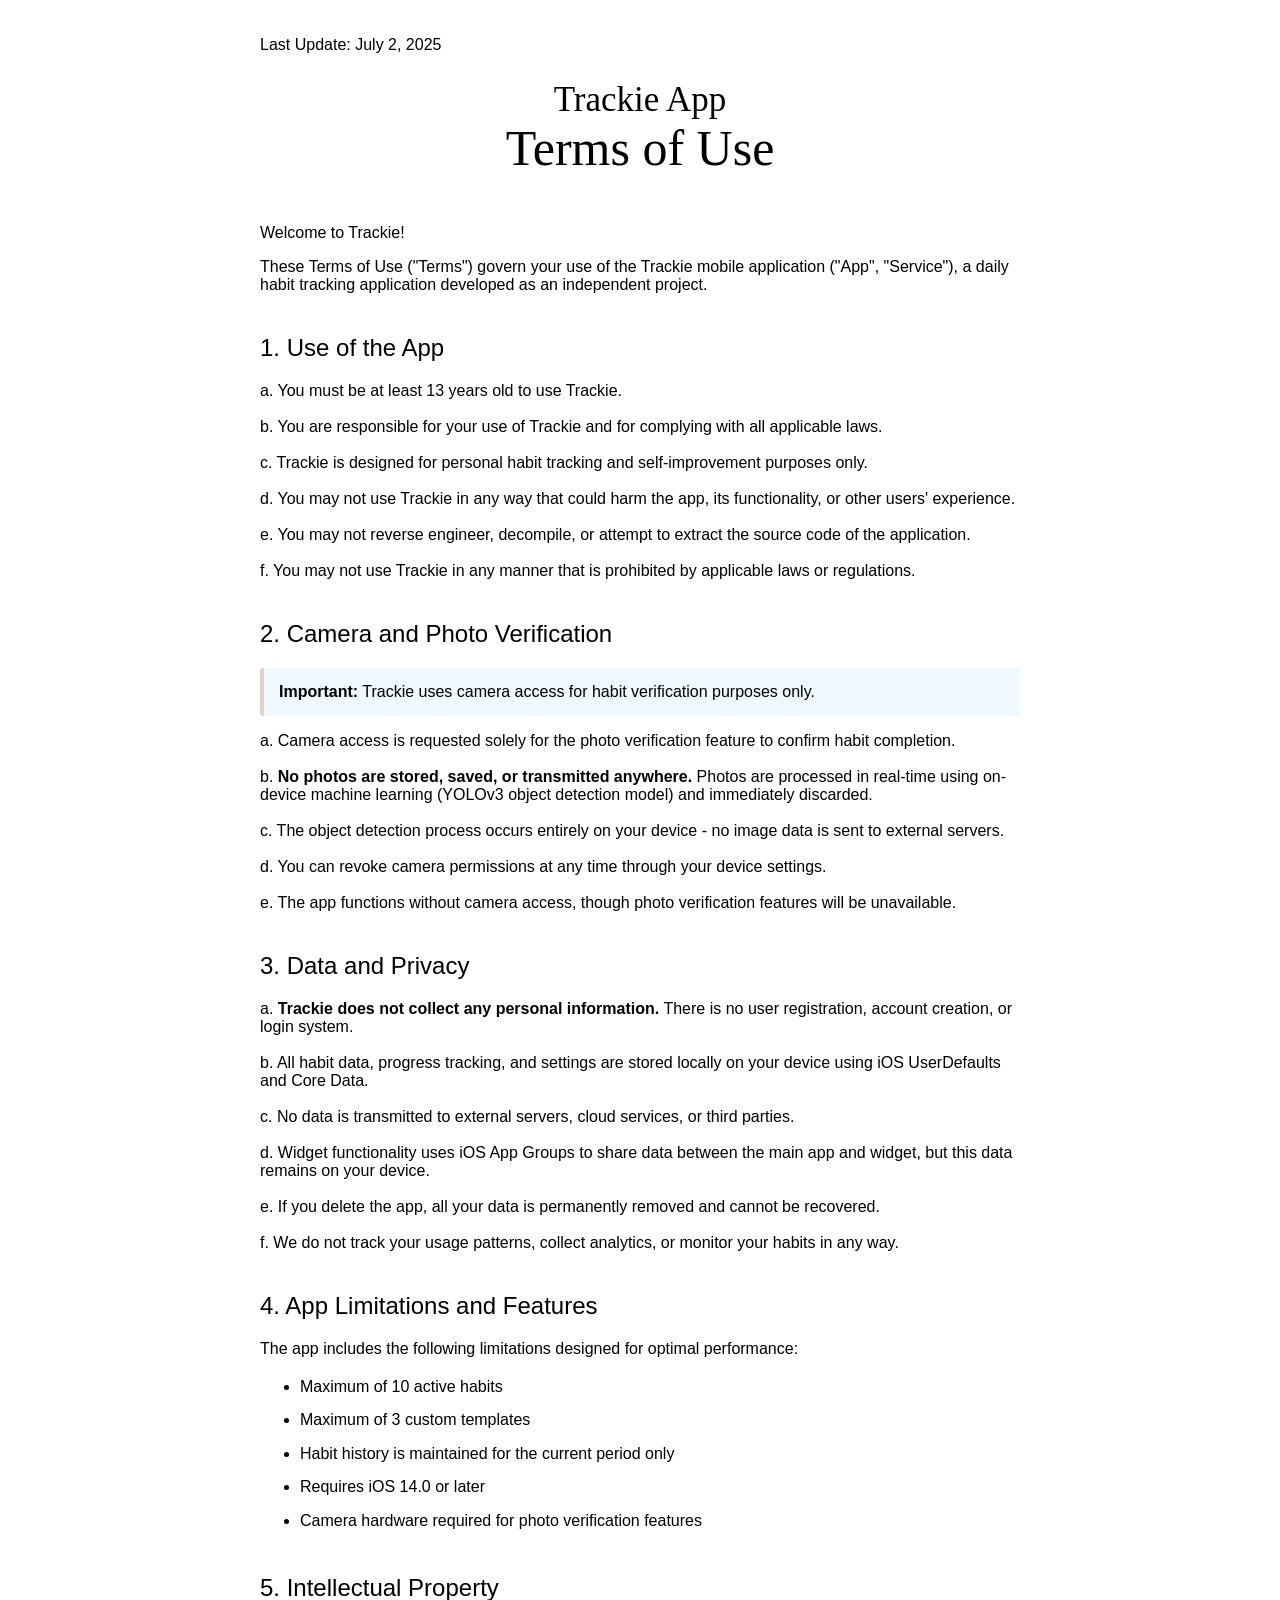
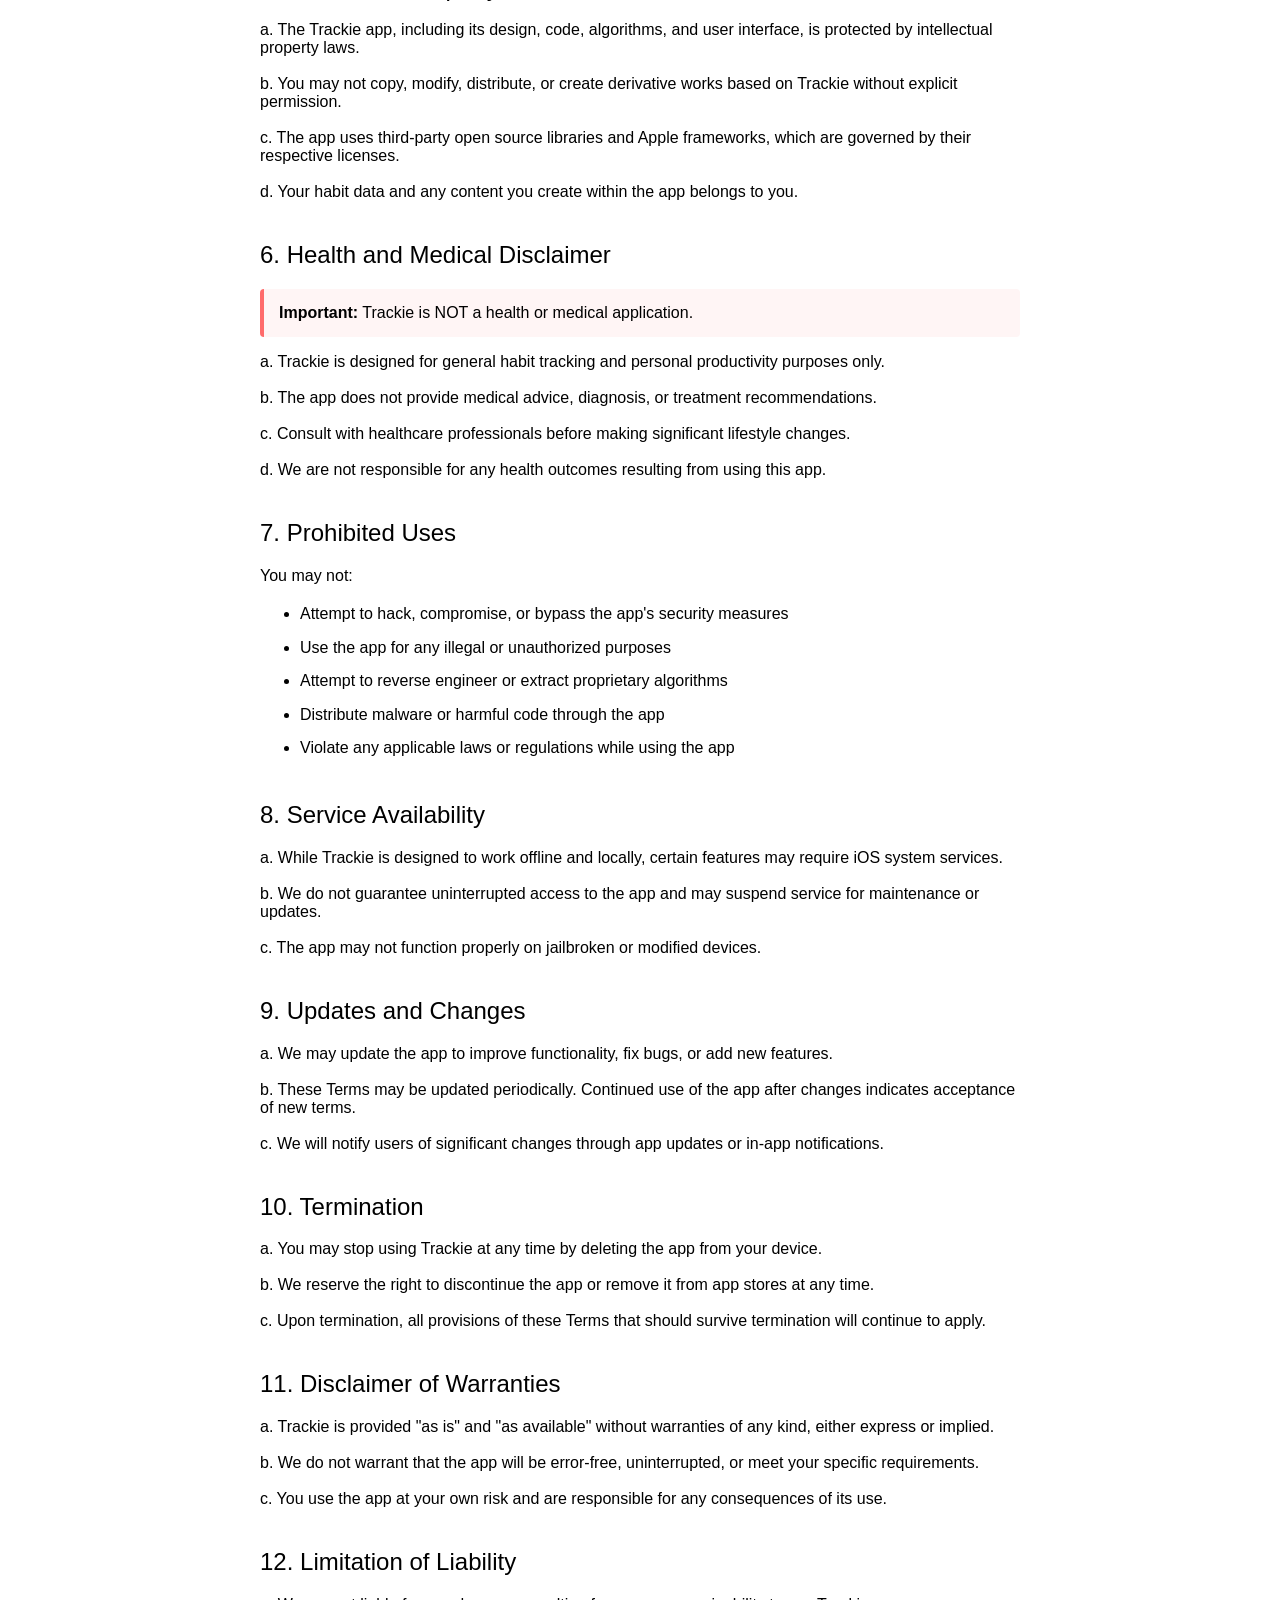
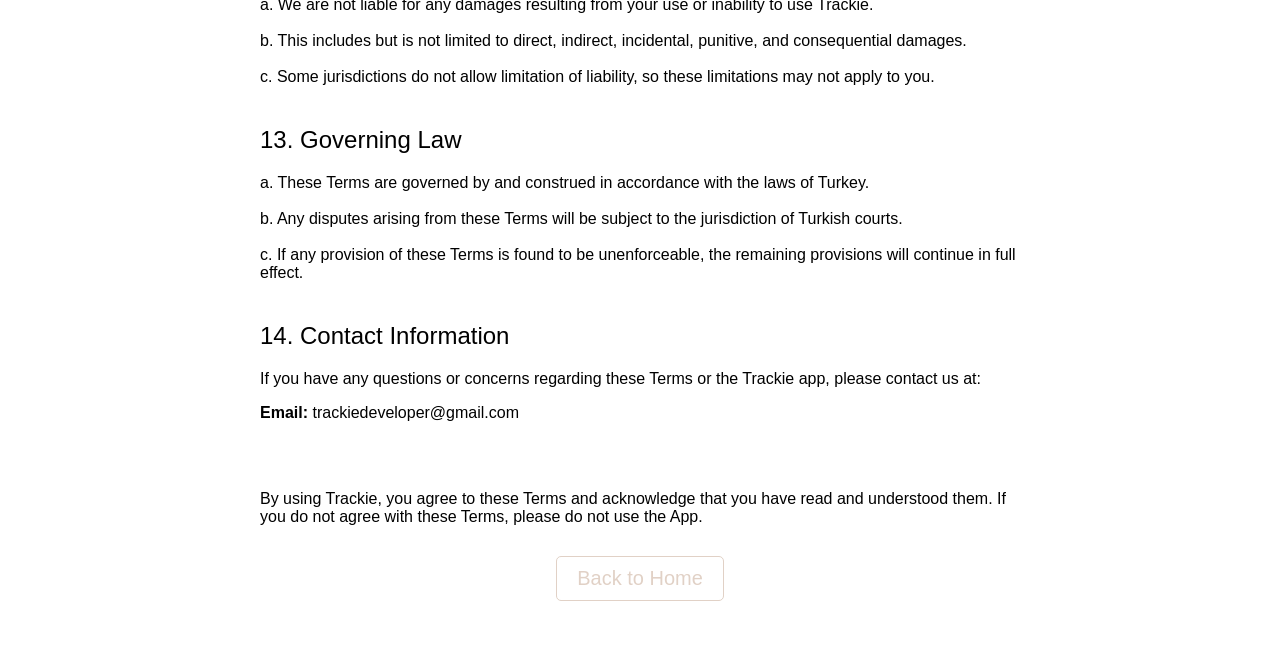
==== terms-of-use.html @ 26a89534 "Add files via upload" ====
<!DOCTYPE html>
<html lang="en">
<head>
    <meta charset="UTF-8">
    <meta name="viewport" content="width=device-width, initial-scale=1.0">
    <title>Terms of Use - Trackie</title>
    <style>
        body { 
            background-color: #ffffff;
            margin: 0;
            padding: 0;
            display: flex;
            flex-direction: column;
            align-items: center;
            justify-content: center;
            min-height: 120vh;
        }

        .container{
            font-family: sans-serif;
            text-align: start;
            font-weight: 100;
            max-width: 800px;
            width: 90%;
            padding: 20px; 
            box-sizing: border-box;
        }
        
        .container h2{
            font-weight: 300;
            padding-top: 20px;
        }
        
        .title1, .title2{
            font-family:'Times New Roman', Times, serif;
            text-align: center;
            font-weight: 100;
            font-size: 35px;
            line-height: 45px;
        }
        
        .title2{
            font-size: 50px;
            margin-top: -20px;
            padding-bottom: 20px;
        }
        
        .about{
            font-family: sans-serif;
            line-height: 25px;
        }
        
        .homebtn{
            display: block;
            width: fit-content; 
            margin: 30px auto; 
            padding: 10px 20px;
            font-size: 20px;
            text-decoration: none;
            font-weight: 300;
            color: #e1d1c6;
            background-color: #ffffff;
            border-radius: 5px;
            text-align: center;
            border: 1px solid #e1d1c6;
        }

        .homebtn:hover{
            color: black;
            border-color: black;
        }

        .highlight {
            background-color: #f0f8ff;
            padding: 15px;
            border-left: 4px solid #e1d1c6;
            margin: 15px 0;
            border-radius: 4px;
        }

        .warning {
            background-color: #fff5f5;
            padding: 15px;
            border-left: 4px solid #ff6b6b;
            margin: 15px 0;
            border-radius: 4px;
        }

        ul, ol {
            line-height: 1.6;
        }

        li {
            margin-bottom: 8px;
        }

        strong {
            font-weight: 600;
        }
    </style>
</head>
<body>
    <div class="container">
        <p>Last Update: July 2, 2025</p>
        <h1 class="title1">Trackie App</h1>
        <h1 class="title2">Terms of Use</h1>

        <p>Welcome to Trackie!</p>
        <p>These Terms of Use ("Terms") govern your use of the Trackie mobile application ("App", "Service"), a daily habit tracking application developed as an independent project.</p>

        <h2>1. Use of the App</h2>
        <p>a. You must be at least 13 years old to use Trackie.<br><br>

        b. You are responsible for your use of Trackie and for complying with all applicable laws.<br><br>

        c. Trackie is designed for personal habit tracking and self-improvement purposes only.<br><br>

        d. You may not use Trackie in any way that could harm the app, its functionality, or other users' experience.<br><br>

        e. You may not reverse engineer, decompile, or attempt to extract the source code of the application.<br><br>

        f. You may not use Trackie in any manner that is prohibited by applicable laws or regulations.</p>

        <h2>2. Camera and Photo Verification</h2>
        <div class="highlight">
            <strong>Important:</strong> Trackie uses camera access for habit verification purposes only.
        </div>
        <p>a. Camera access is requested solely for the photo verification feature to confirm habit completion.<br><br>

        b. <strong>No photos are stored, saved, or transmitted anywhere.</strong> Photos are processed in real-time using on-device machine learning (YOLOv3 object detection model) and immediately discarded.<br><br>

        c. The object detection process occurs entirely on your device - no image data is sent to external servers.<br><br>

        d. You can revoke camera permissions at any time through your device settings.<br><br>

        e. The app functions without camera access, though photo verification features will be unavailable.</p>

        <h2>3. Data and Privacy</h2>
        <p>a. <strong>Trackie does not collect any personal information.</strong> There is no user registration, account creation, or login system.<br><br>

        b. All habit data, progress tracking, and settings are stored locally on your device using iOS UserDefaults and Core Data.<br><br>

        c. No data is transmitted to external servers, cloud services, or third parties.<br><br>

        d. Widget functionality uses iOS App Groups to share data between the main app and widget, but this data remains on your device.<br><br>

        e. If you delete the app, all your data is permanently removed and cannot be recovered.<br><br>

        f. We do not track your usage patterns, collect analytics, or monitor your habits in any way.</p>

        <h2>4. App Limitations and Features</h2>
        <p>The app includes the following limitations designed for optimal performance:</p>
        <ul>
            <li>Maximum of 10 active habits</li>
            <li>Maximum of 3 custom templates</li>
            <li>Habit history is maintained for the current period only</li>
            <li>Requires iOS 14.0 or later</li>
            <li>Camera hardware required for photo verification features</li>
        </ul>

        <h2>5. Intellectual Property</h2>
        <p>a. The Trackie app, including its design, code, algorithms, and user interface, is protected by intellectual property laws.<br><br>

        b. You may not copy, modify, distribute, or create derivative works based on Trackie without explicit permission.<br><br>

        c. The app uses third-party open source libraries and Apple frameworks, which are governed by their respective licenses.<br><br>

        d. Your habit data and any content you create within the app belongs to you.</p>

        <h2>6. Health and Medical Disclaimer</h2>
        <div class="warning">
            <strong>Important:</strong> Trackie is NOT a health or medical application.
        </div>
        <p>a. Trackie is designed for general habit tracking and personal productivity purposes only.<br><br>

        b. The app does not provide medical advice, diagnosis, or treatment recommendations.<br><br>

        c. Consult with healthcare professionals before making significant lifestyle changes.<br><br>

        d. We are not responsible for any health outcomes resulting from using this app.</p>

        <h2>7. Prohibited Uses</h2>
        <p>You may not:</p>
        <ul>
            <li>Attempt to hack, compromise, or bypass the app's security measures</li>
            <li>Use the app for any illegal or unauthorized purposes</li>
            <li>Attempt to reverse engineer or extract proprietary algorithms</li>
            <li>Distribute malware or harmful code through the app</li>
            <li>Violate any applicable laws or regulations while using the app</li>
        </ul>

        <h2>8. Service Availability</h2>
        <p>a. While Trackie is designed to work offline and locally, certain features may require iOS system services.<br><br>

        b. We do not guarantee uninterrupted access to the app and may suspend service for maintenance or updates.<br><br>

        c. The app may not function properly on jailbroken or modified devices.</p>

        <h2>9. Updates and Changes</h2>
        <p>a. We may update the app to improve functionality, fix bugs, or add new features.<br><br>

        b. These Terms may be updated periodically. Continued use of the app after changes indicates acceptance of new terms.<br><br>

        c. We will notify users of significant changes through app updates or in-app notifications.</p>

        <h2>10. Termination</h2>
        <p>a. You may stop using Trackie at any time by deleting the app from your device.<br><br>

        b. We reserve the right to discontinue the app or remove it from app stores at any time.<br><br>

        c. Upon termination, all provisions of these Terms that should survive termination will continue to apply.</p>

        <h2>11. Disclaimer of Warranties</h2>
        <p>a. Trackie is provided "as is" and "as available" without warranties of any kind, either express or implied.<br><br>

        b. We do not warrant that the app will be error-free, uninterrupted, or meet your specific requirements.<br><br>

        c. You use the app at your own risk and are responsible for any consequences of its use.</p>

        <h2>12. Limitation of Liability</h2>
        <p>a. We are not liable for any damages resulting from your use or inability to use Trackie.<br><br>

        b. This includes but is not limited to direct, indirect, incidental, punitive, and consequential damages.<br><br>

        c. Some jurisdictions do not allow limitation of liability, so these limitations may not apply to you.</p>

        <h2>13. Governing Law</h2>
        <p>a. These Terms are governed by and construed in accordance with the laws of Turkey.<br><br>

        b. Any disputes arising from these Terms will be subject to the jurisdiction of Turkish courts.<br><br>

        c. If any provision of these Terms is found to be unenforceable, the remaining provisions will continue in full effect.</p>

        <h2>14. Contact Information</h2>
        <p>If you have any questions or concerns regarding these Terms or the Trackie app, please contact us at:</p>
        <p><strong>Email:</strong> trackiedeveloper@gmail.com</p>
        
        <br><br>
        <p>By using Trackie, you agree to these Terms and acknowledge that you have read and understood them. If you do not agree with these Terms, please do not use the App.</p>

        <a href="index.html" class="homebtn">Back to Home</a>
        
    </div>
</body>
</html>
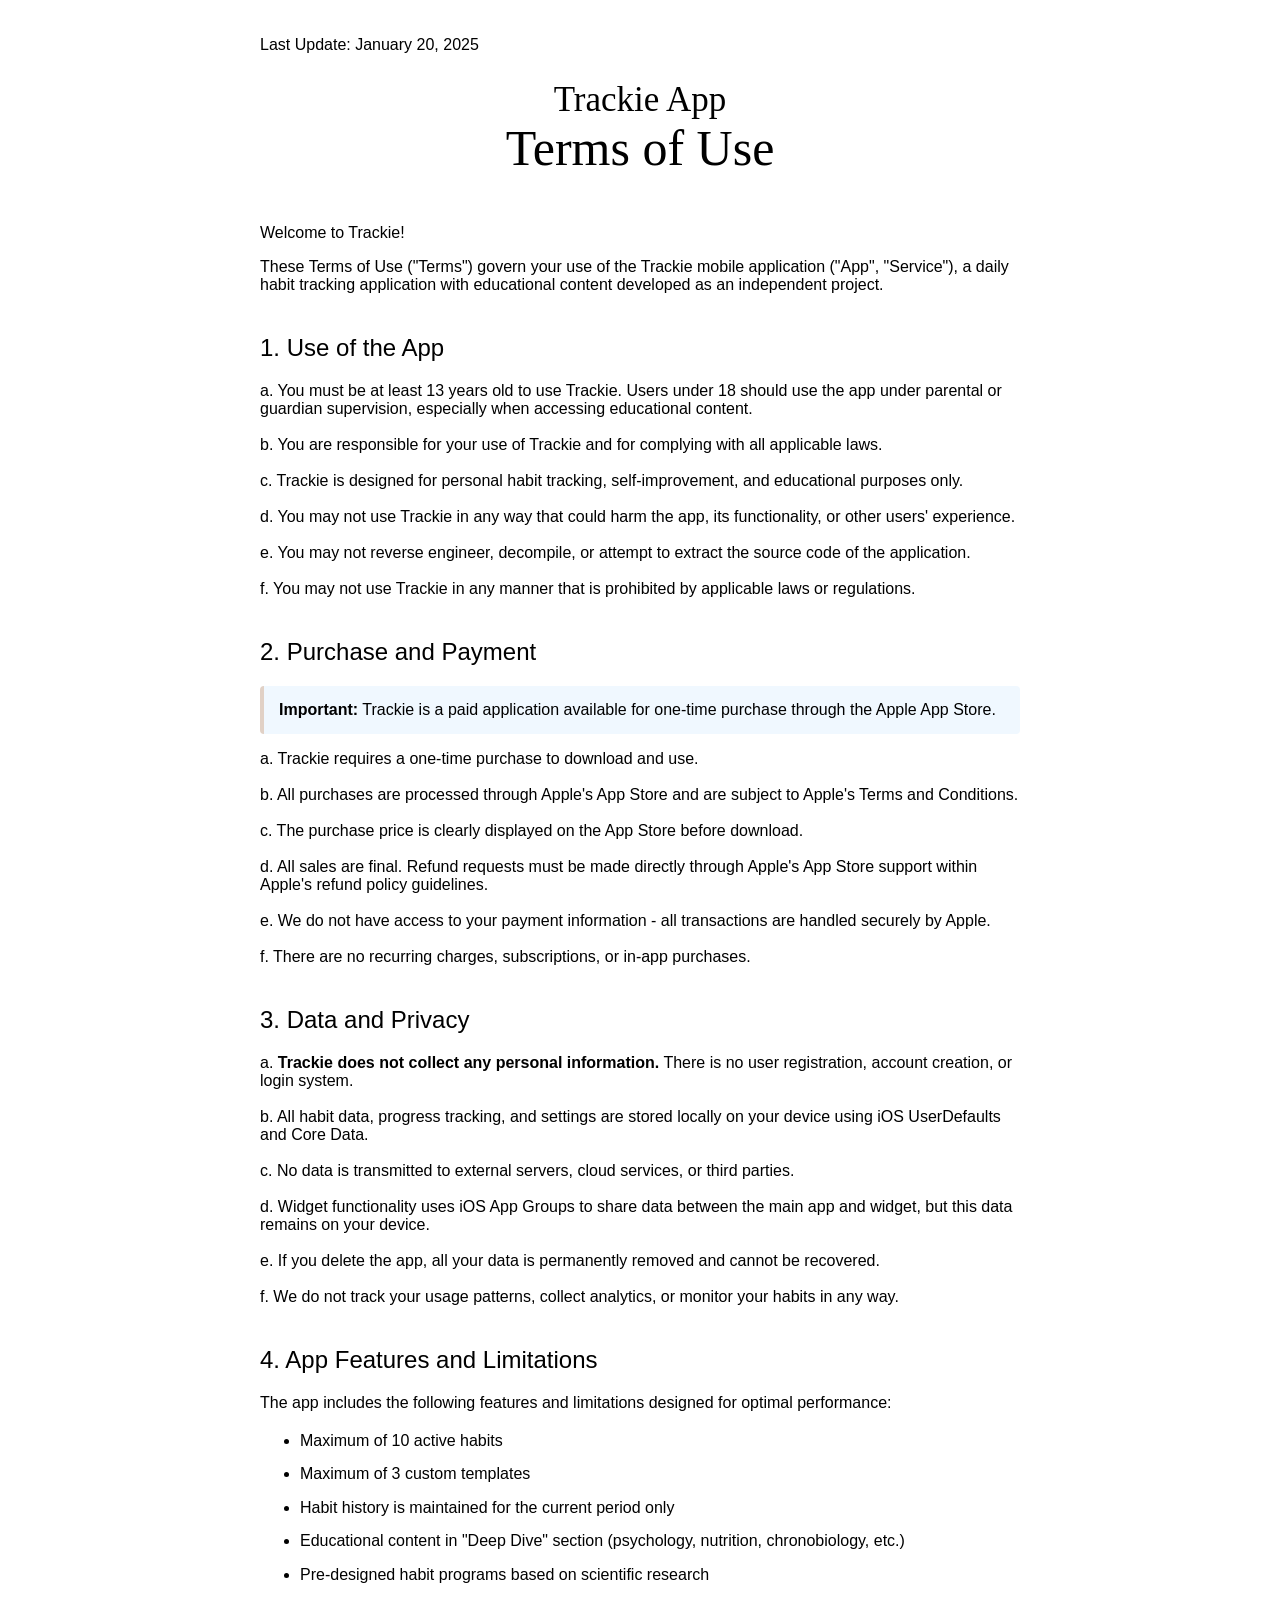
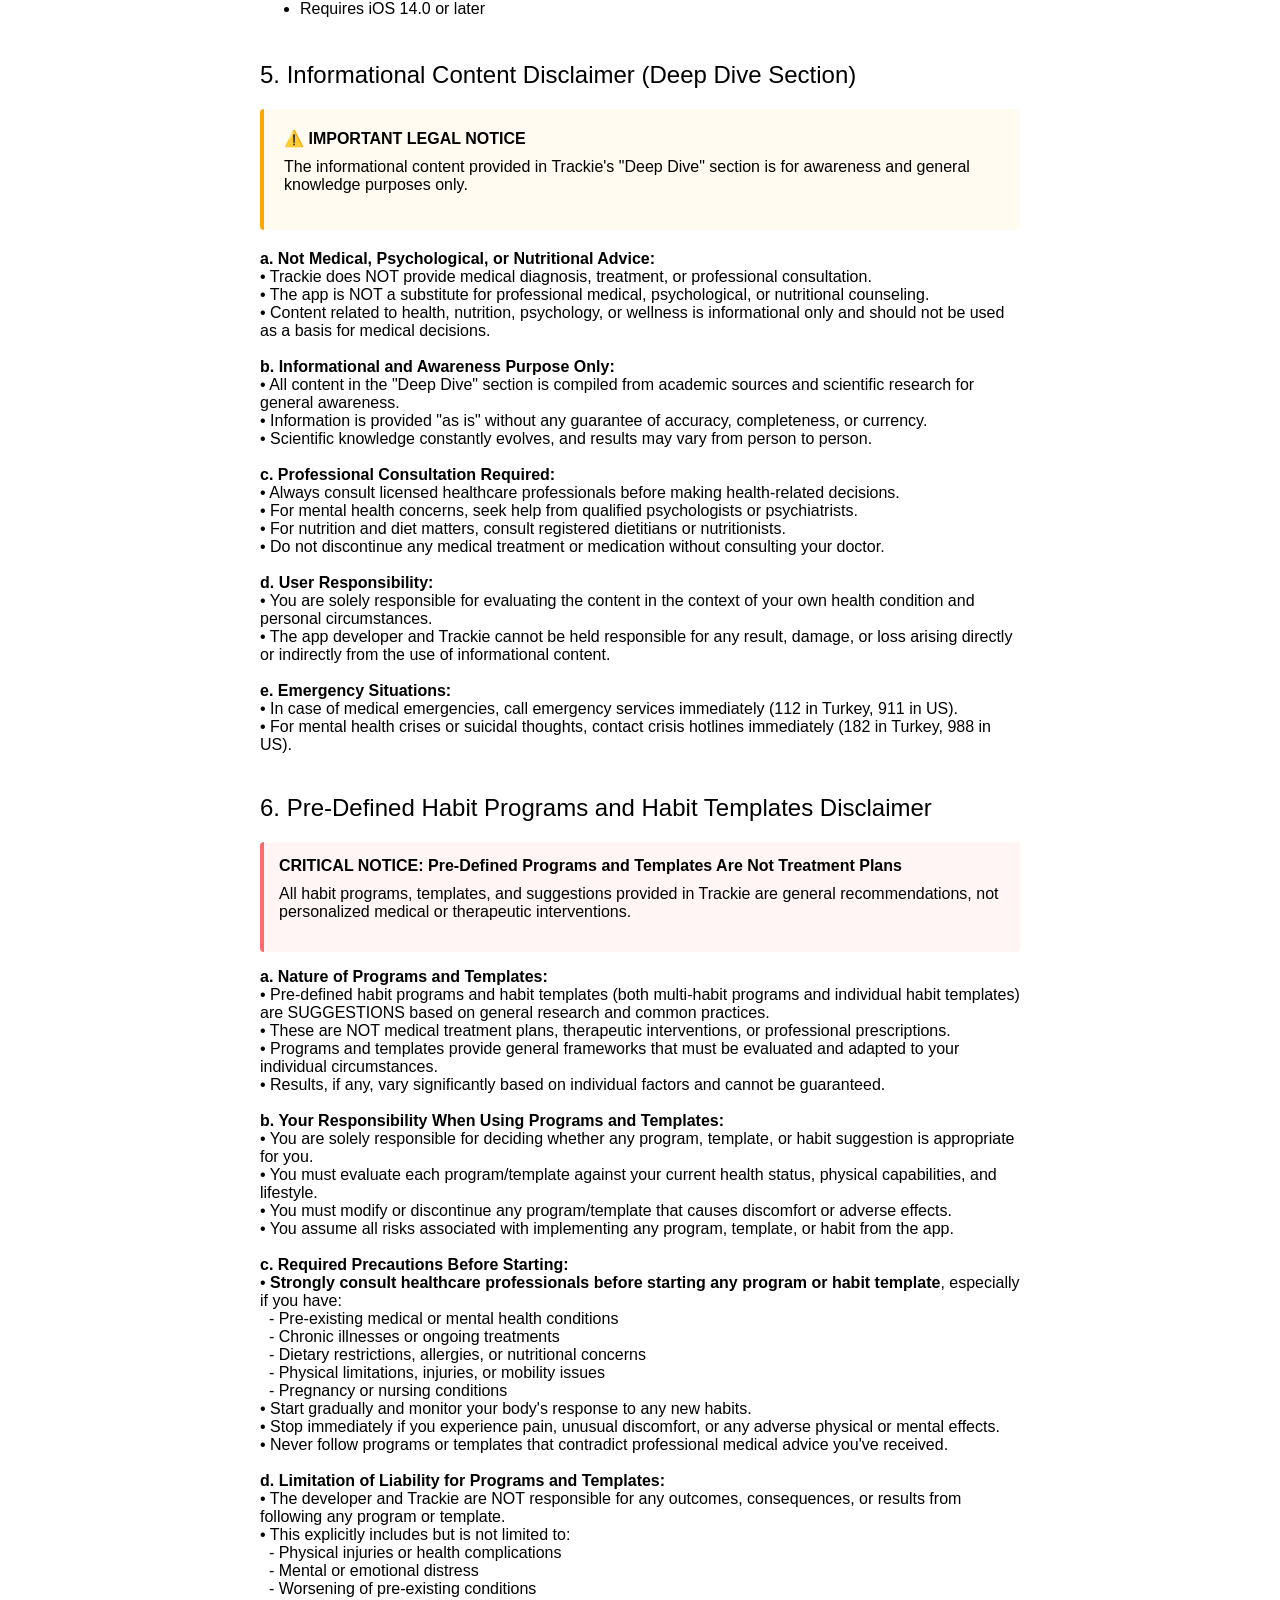
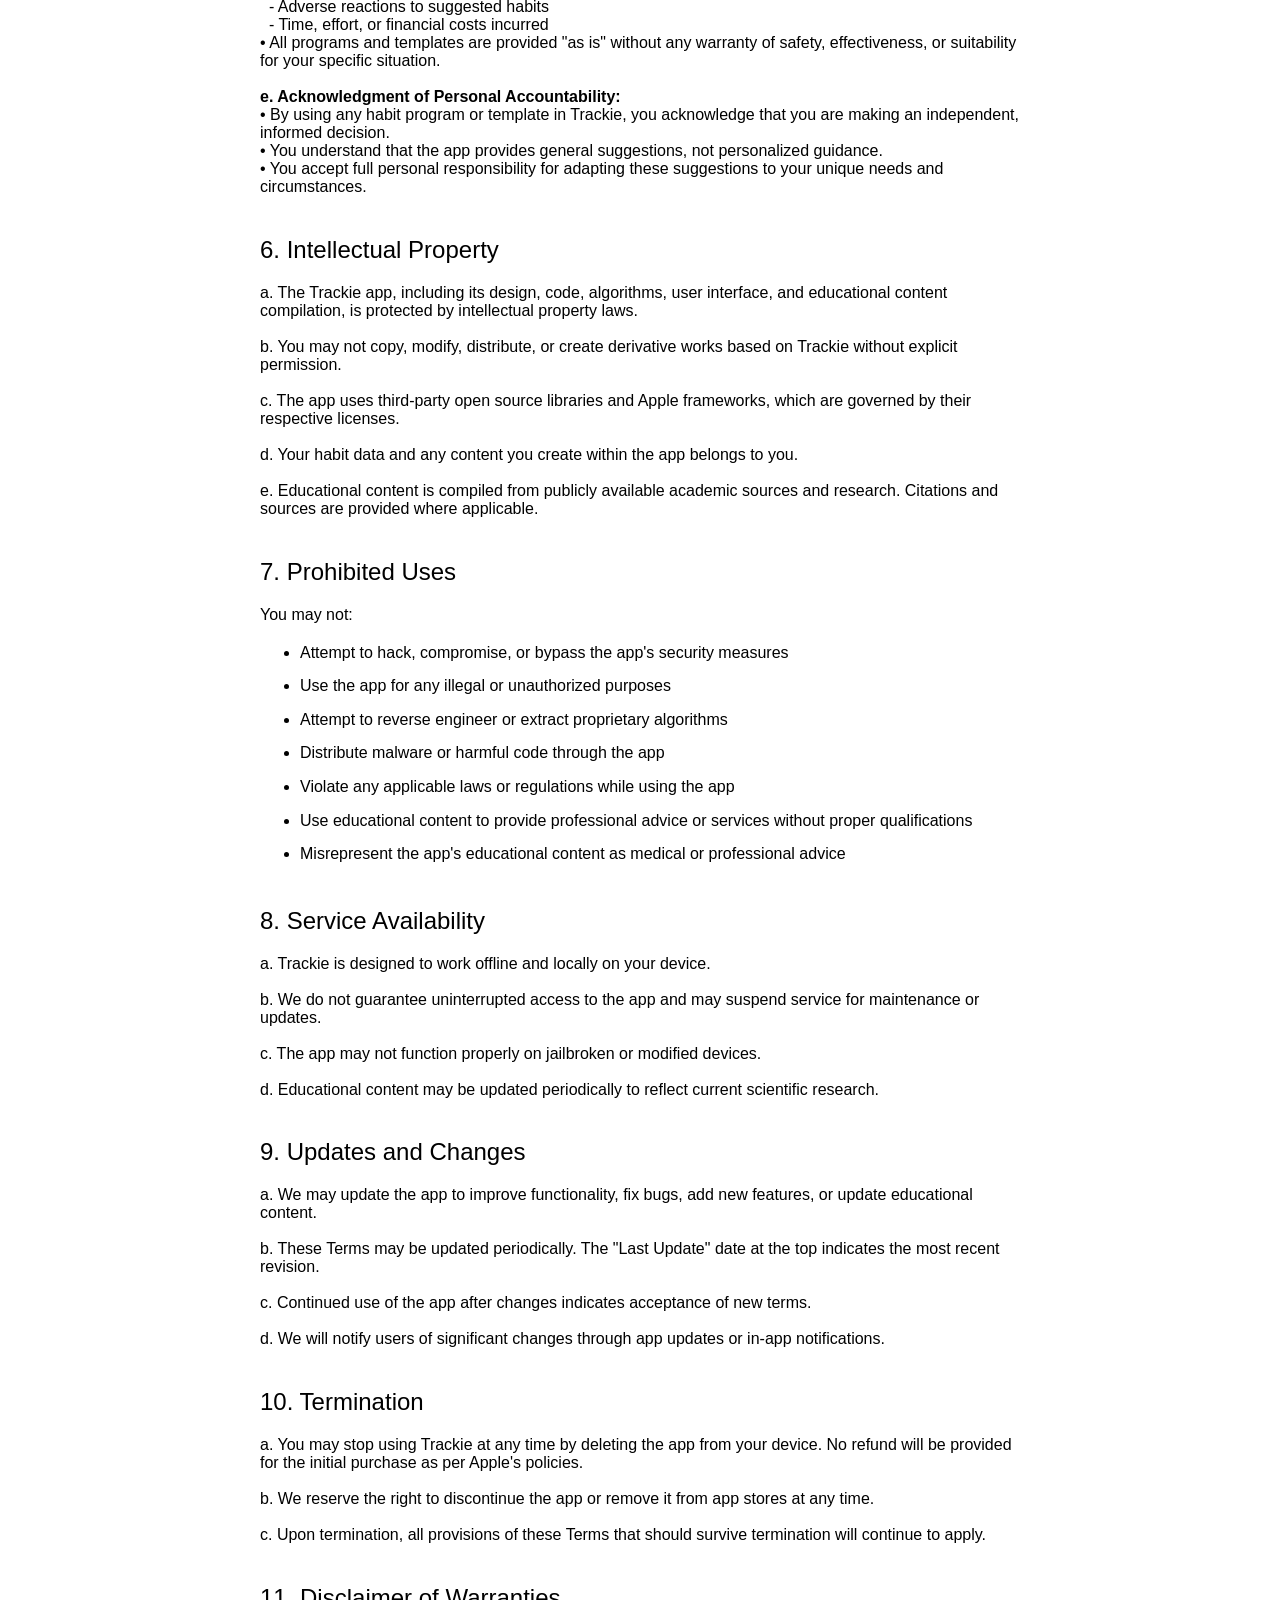
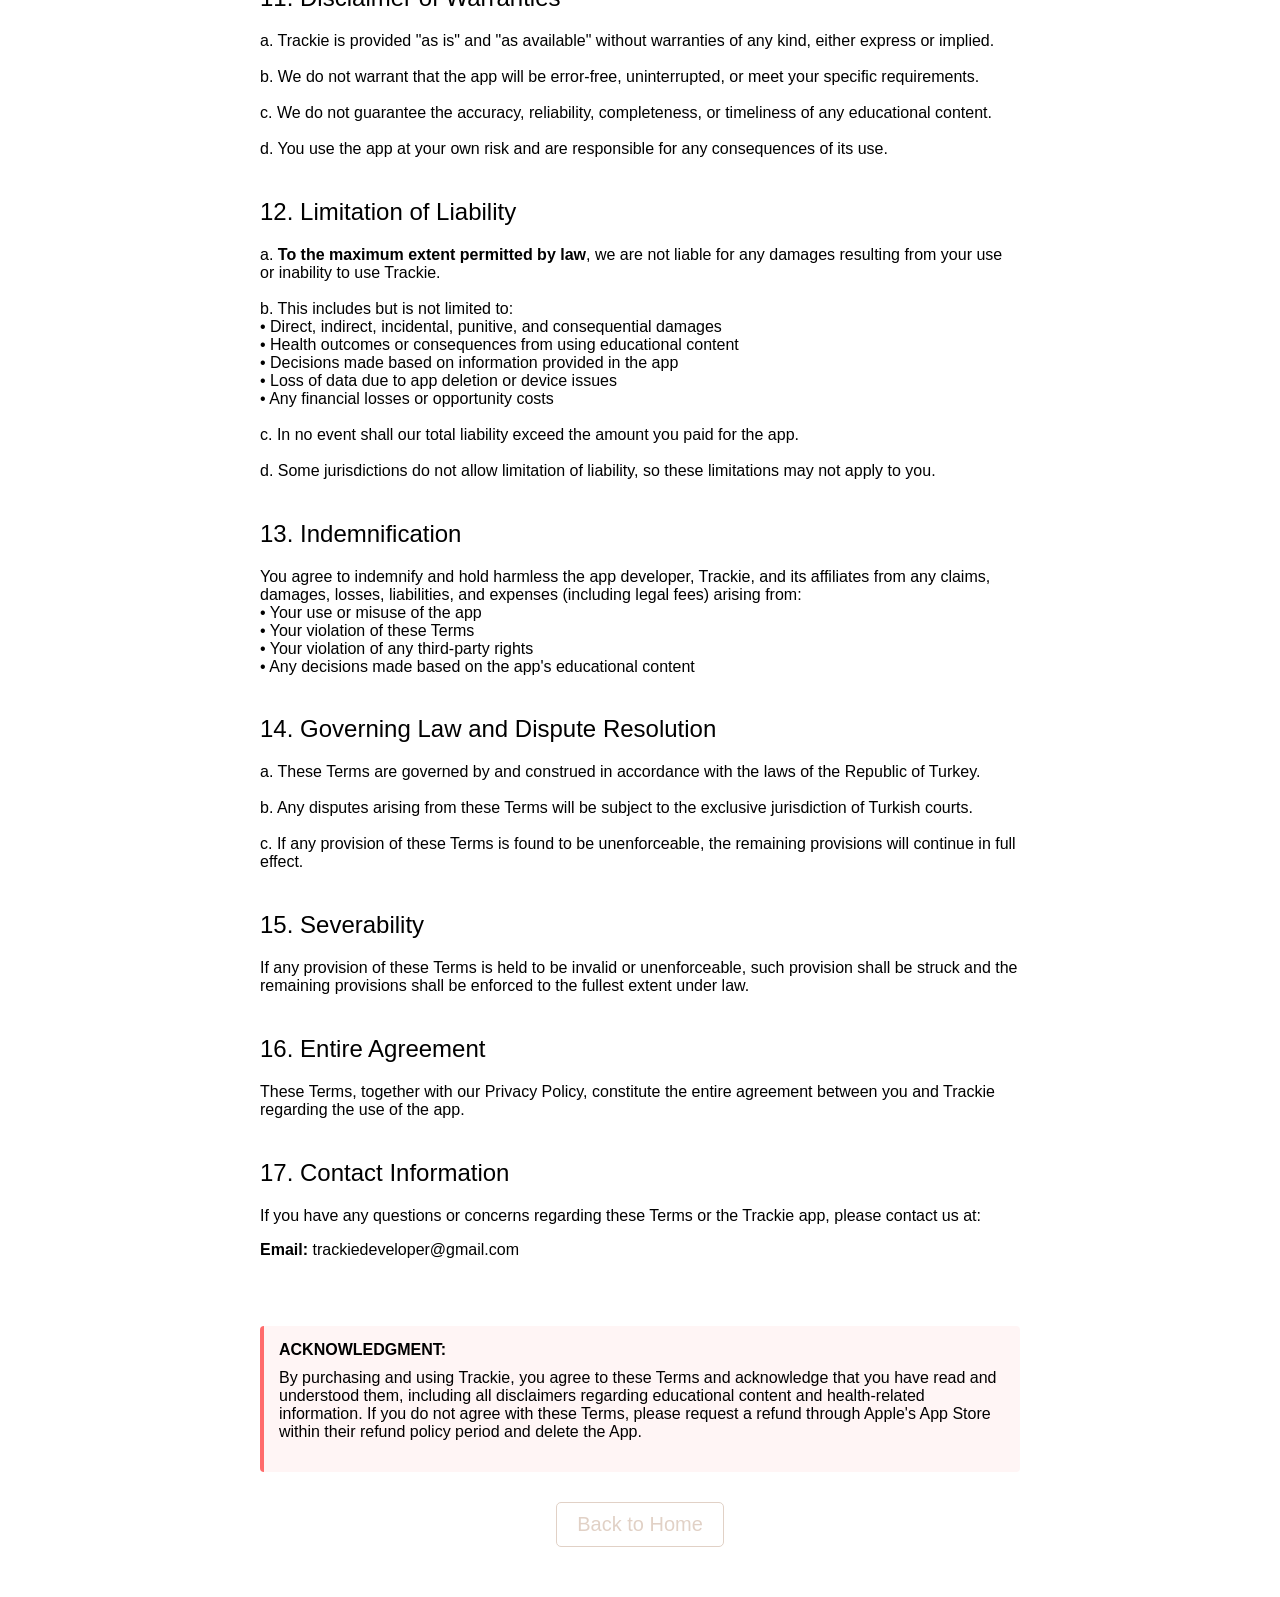
==== commit f124d978: "Update terms-of-use.html" ====
--- a/terms-of-use.html
+++ b/terms-of-use.html
@@ -86,6 +86,14 @@
             border-radius: 4px;
         }
 
+        .disclaimer-box {
+            background-color: #fffbf0;
+            padding: 20px;
+            border-left: 4px solid #ffa500;
+            margin: 20px 0;
+            border-radius: 4px;
+        }
+
         ul, ol {
             line-height: 1.6;
         }
@@ -101,19 +109,19 @@
 </head>
 <body>
     <div class="container">
-        <p>Last Update: July 2, 2025</p>
+        <p>Last Update: January 20, 2025</p>
         <h1 class="title1">Trackie App</h1>
         <h1 class="title2">Terms of Use</h1>
 
         <p>Welcome to Trackie!</p>
-        <p>These Terms of Use ("Terms") govern your use of the Trackie mobile application ("App", "Service"), a daily habit tracking application developed as an independent project.</p>
+        <p>These Terms of Use ("Terms") govern your use of the Trackie mobile application ("App", "Service"), a daily habit tracking application with educational content developed as an independent project.</p>
 
         <h2>1. Use of the App</h2>
-        <p>a. You must be at least 13 years old to use Trackie.<br><br>
+        <p>a. You must be at least 13 years old to use Trackie. Users under 18 should use the app under parental or guardian supervision, especially when accessing educational content.<br><br>
 
         b. You are responsible for your use of Trackie and for complying with all applicable laws.<br><br>
 
-        c. Trackie is designed for personal habit tracking and self-improvement purposes only.<br><br>
+        c. Trackie is designed for personal habit tracking, self-improvement, and educational purposes only.<br><br>
 
         d. You may not use Trackie in any way that could harm the app, its functionality, or other users' experience.<br><br>
 
@@ -121,19 +129,21 @@
 
         f. You may not use Trackie in any manner that is prohibited by applicable laws or regulations.</p>
 
-        <h2>2. Camera and Photo Verification</h2>
+        <h2>2. Purchase and Payment</h2>
         <div class="highlight">
-            <strong>Important:</strong> Trackie uses camera access for habit verification purposes only.
+            <strong>Important:</strong> Trackie is a paid application available for one-time purchase through the Apple App Store.
         </div>
-        <p>a. Camera access is requested solely for the photo verification feature to confirm habit completion.<br><br>
-
-        b. <strong>No photos are stored, saved, or transmitted anywhere.</strong> Photos are processed in real-time using on-device machine learning (YOLOv3 object detection model) and immediately discarded.<br><br>
-
-        c. The object detection process occurs entirely on your device - no image data is sent to external servers.<br><br>
-
-        d. You can revoke camera permissions at any time through your device settings.<br><br>
-
-        e. The app functions without camera access, though photo verification features will be unavailable.</p>
+        <p>a. Trackie requires a one-time purchase to download and use.<br><br>
+
+        b. All purchases are processed through Apple's App Store and are subject to Apple's Terms and Conditions.<br><br>
+
+        c. The purchase price is clearly displayed on the App Store before download.<br><br>
+
+        d. All sales are final. Refund requests must be made directly through Apple's App Store support within Apple's refund policy guidelines.<br><br>
+
+        e. We do not have access to your payment information - all transactions are handled securely by Apple.<br><br>
+
+        f. There are no recurring charges, subscriptions, or in-app purchases.</p>
 
         <h2>3. Data and Privacy</h2>
         <p>a. <strong>Trackie does not collect any personal information.</strong> There is no user registration, account creation, or login system.<br><br>
@@ -148,36 +158,101 @@
 
         f. We do not track your usage patterns, collect analytics, or monitor your habits in any way.</p>
 
-        <h2>4. App Limitations and Features</h2>
-        <p>The app includes the following limitations designed for optimal performance:</p>
+        <h2>4. App Features and Limitations</h2>
+        <p>The app includes the following features and limitations designed for optimal performance:</p>
         <ul>
             <li>Maximum of 10 active habits</li>
             <li>Maximum of 3 custom templates</li>
             <li>Habit history is maintained for the current period only</li>
+            <li>Educational content in "Deep Dive" section (psychology, nutrition, chronobiology, etc.)</li>
+            <li>Pre-designed habit programs based on scientific research</li>
             <li>Requires iOS 14.0 or later</li>
-            <li>Camera hardware required for photo verification features</li>
         </ul>
 
-        <h2>5. Intellectual Property</h2>
-        <p>a. The Trackie app, including its design, code, algorithms, and user interface, is protected by intellectual property laws.<br><br>
+        <h2>5. Informational Content Disclaimer (Deep Dive Section)</h2>
+        <div class="disclaimer-box">
+            <strong>⚠️ IMPORTANT LEGAL NOTICE</strong>
+            <p style="margin-top: 10px;">The informational content provided in Trackie's "Deep Dive" section is for awareness and general knowledge purposes only.</p>
+        </div>
+        
+        <p><strong>a. Not Medical, Psychological, or Nutritional Advice:</strong><br>
+        • Trackie does NOT provide medical diagnosis, treatment, or professional consultation.<br>
+        • The app is NOT a substitute for professional medical, psychological, or nutritional counseling.<br>
+        • Content related to health, nutrition, psychology, or wellness is informational only and should not be used as a basis for medical decisions.<br><br>
+
+        <strong>b. Informational and Awareness Purpose Only:</strong><br>
+        • All content in the "Deep Dive" section is compiled from academic sources and scientific research for general awareness.<br>
+        • Information is provided "as is" without any guarantee of accuracy, completeness, or currency.<br>
+        • Scientific knowledge constantly evolves, and results may vary from person to person.<br><br>
+
+        <strong>c. Professional Consultation Required:</strong><br>
+        • Always consult licensed healthcare professionals before making health-related decisions.<br>
+        • For mental health concerns, seek help from qualified psychologists or psychiatrists.<br>
+        • For nutrition and diet matters, consult registered dietitians or nutritionists.<br>
+        • Do not discontinue any medical treatment or medication without consulting your doctor.<br><br>
+
+        <strong>d. User Responsibility:</strong><br>
+        • You are solely responsible for evaluating the content in the context of your own health condition and personal circumstances.<br>
+        • The app developer and Trackie cannot be held responsible for any result, damage, or loss arising directly or indirectly from the use of informational content.<br><br>
+
+        <strong>e. Emergency Situations:</strong><br>
+        • In case of medical emergencies, call emergency services immediately (112 in Turkey, 911 in US).<br>
+        • For mental health crises or suicidal thoughts, contact crisis hotlines immediately (182 in Turkey, 988 in US).</p>
+
+        <h2>6. Pre-Defined Habit Programs and Habit Templates Disclaimer</h2>
+        <div class="warning">
+            <strong>CRITICAL NOTICE: Pre-Defined Programs and Templates Are Not Treatment Plans</strong>
+            <p style="margin-top: 10px;">All habit programs, templates, and suggestions provided in Trackie are general recommendations, not personalized medical or therapeutic interventions.</p>
+        </div>
+        
+        <p><strong>a. Nature of Programs and Templates:</strong><br>
+        • Pre-defined habit programs and habit templates (both multi-habit programs and individual habit templates) are SUGGESTIONS based on general research and common practices.<br>
+        • These are NOT medical treatment plans, therapeutic interventions, or professional prescriptions.<br>
+        • Programs and templates provide general frameworks that must be evaluated and adapted to your individual circumstances.<br>
+        • Results, if any, vary significantly based on individual factors and cannot be guaranteed.<br><br>
+
+        <strong>b. Your Responsibility When Using Programs and Templates:</strong><br>
+        • You are solely responsible for deciding whether any program, template, or habit suggestion is appropriate for you.<br>
+        • You must evaluate each program/template against your current health status, physical capabilities, and lifestyle.<br>
+        • You must modify or discontinue any program/template that causes discomfort or adverse effects.<br>
+        • You assume all risks associated with implementing any program, template, or habit from the app.<br><br>
+
+        <strong>c. Required Precautions Before Starting:</strong><br>
+        • <strong>Strongly consult healthcare professionals before starting any program or habit template</strong>, especially if you have:<br>
+        &nbsp;&nbsp;- Pre-existing medical or mental health conditions<br>
+        &nbsp;&nbsp;- Chronic illnesses or ongoing treatments<br>
+        &nbsp;&nbsp;- Dietary restrictions, allergies, or nutritional concerns<br>
+        &nbsp;&nbsp;- Physical limitations, injuries, or mobility issues<br>
+        &nbsp;&nbsp;- Pregnancy or nursing conditions<br>
+        • Start gradually and monitor your body's response to any new habits.<br>
+        • Stop immediately if you experience pain, unusual discomfort, or any adverse physical or mental effects.<br>
+        • Never follow programs or templates that contradict professional medical advice you've received.<br><br>
+
+        <strong>d. Limitation of Liability for Programs and Templates:</strong><br>
+        • The developer and Trackie are NOT responsible for any outcomes, consequences, or results from following any program or template.<br>
+        • This explicitly includes but is not limited to:<br>
+        &nbsp;&nbsp;- Physical injuries or health complications<br>
+        &nbsp;&nbsp;- Mental or emotional distress<br>
+        &nbsp;&nbsp;- Worsening of pre-existing conditions<br>
+        &nbsp;&nbsp;- Adverse reactions to suggested habits<br>
+        &nbsp;&nbsp;- Time, effort, or financial costs incurred<br>
+        • All programs and templates are provided "as is" without any warranty of safety, effectiveness, or suitability for your specific situation.<br><br>
+
+        <strong>e. Acknowledgment of Personal Accountability:</strong><br>
+        • By using any habit program or template in Trackie, you acknowledge that you are making an independent, informed decision.<br>
+        • You understand that the app provides general suggestions, not personalized guidance.<br>
+        • You accept full personal responsibility for adapting these suggestions to your unique needs and circumstances.</p>
+
+        <h2>6. Intellectual Property</h2>
+        <p>a. The Trackie app, including its design, code, algorithms, user interface, and educational content compilation, is protected by intellectual property laws.<br><br>
 
         b. You may not copy, modify, distribute, or create derivative works based on Trackie without explicit permission.<br><br>
 
         c. The app uses third-party open source libraries and Apple frameworks, which are governed by their respective licenses.<br><br>
 
-        d. Your habit data and any content you create within the app belongs to you.</p>
-
-        <h2>6. Health and Medical Disclaimer</h2>
-        <div class="warning">
-            <strong>Important:</strong> Trackie is NOT a health or medical application.
-        </div>
-        <p>a. Trackie is designed for general habit tracking and personal productivity purposes only.<br><br>
-
-        b. The app does not provide medical advice, diagnosis, or treatment recommendations.<br><br>
-
-        c. Consult with healthcare professionals before making significant lifestyle changes.<br><br>
-
-        d. We are not responsible for any health outcomes resulting from using this app.</p>
+        d. Your habit data and any content you create within the app belongs to you.<br><br>
+
+        e. Educational content is compiled from publicly available academic sources and research. Citations and sources are provided where applicable.</p>
 
         <h2>7. Prohibited Uses</h2>
         <p>You may not:</p>
@@ -187,24 +262,30 @@
             <li>Attempt to reverse engineer or extract proprietary algorithms</li>
             <li>Distribute malware or harmful code through the app</li>
             <li>Violate any applicable laws or regulations while using the app</li>
+            <li>Use educational content to provide professional advice or services without proper qualifications</li>
+            <li>Misrepresent the app's educational content as medical or professional advice</li>
         </ul>
 
         <h2>8. Service Availability</h2>
-        <p>a. While Trackie is designed to work offline and locally, certain features may require iOS system services.<br><br>
+        <p>a. Trackie is designed to work offline and locally on your device.<br><br>
 
         b. We do not guarantee uninterrupted access to the app and may suspend service for maintenance or updates.<br><br>
 
-        c. The app may not function properly on jailbroken or modified devices.</p>
+        c. The app may not function properly on jailbroken or modified devices.<br><br>
+
+        d. Educational content may be updated periodically to reflect current scientific research.</p>
 
         <h2>9. Updates and Changes</h2>
-        <p>a. We may update the app to improve functionality, fix bugs, or add new features.<br><br>
-
-        b. These Terms may be updated periodically. Continued use of the app after changes indicates acceptance of new terms.<br><br>
-
-        c. We will notify users of significant changes through app updates or in-app notifications.</p>
+        <p>a. We may update the app to improve functionality, fix bugs, add new features, or update educational content.<br><br>
+
+        b. These Terms may be updated periodically. The "Last Update" date at the top indicates the most recent revision.<br><br>
+
+        c. Continued use of the app after changes indicates acceptance of new terms.<br><br>
+
+        d. We will notify users of significant changes through app updates or in-app notifications.</p>
 
         <h2>10. Termination</h2>
-        <p>a. You may stop using Trackie at any time by deleting the app from your device.<br><br>
+        <p>a. You may stop using Trackie at any time by deleting the app from your device. No refund will be provided for the initial purchase as per Apple's policies.<br><br>
 
         b. We reserve the right to discontinue the app or remove it from app stores at any time.<br><br>
 
@@ -215,31 +296,56 @@
 
         b. We do not warrant that the app will be error-free, uninterrupted, or meet your specific requirements.<br><br>
 
-        c. You use the app at your own risk and are responsible for any consequences of its use.</p>
+        c. We do not guarantee the accuracy, reliability, completeness, or timeliness of any educational content.<br><br>
+
+        d. You use the app at your own risk and are responsible for any consequences of its use.</p>
 
         <h2>12. Limitation of Liability</h2>
-        <p>a. We are not liable for any damages resulting from your use or inability to use Trackie.<br><br>
-
-        b. This includes but is not limited to direct, indirect, incidental, punitive, and consequential damages.<br><br>
-
-        c. Some jurisdictions do not allow limitation of liability, so these limitations may not apply to you.</p>
-
-        <h2>13. Governing Law</h2>
-        <p>a. These Terms are governed by and construed in accordance with the laws of Turkey.<br><br>
-
-        b. Any disputes arising from these Terms will be subject to the jurisdiction of Turkish courts.<br><br>
+        <p>a. <strong>To the maximum extent permitted by law</strong>, we are not liable for any damages resulting from your use or inability to use Trackie.<br><br>
+
+        b. This includes but is not limited to:<br>
+        • Direct, indirect, incidental, punitive, and consequential damages<br>
+        • Health outcomes or consequences from using educational content<br>
+        • Decisions made based on information provided in the app<br>
+        • Loss of data due to app deletion or device issues<br>
+        • Any financial losses or opportunity costs<br><br>
+
+        c. In no event shall our total liability exceed the amount you paid for the app.<br><br>
+
+        d. Some jurisdictions do not allow limitation of liability, so these limitations may not apply to you.</p>
+
+        <h2>13. Indemnification</h2>
+        <p>You agree to indemnify and hold harmless the app developer, Trackie, and its affiliates from any claims, damages, losses, liabilities, and expenses (including legal fees) arising from:<br>
+        • Your use or misuse of the app<br>
+        • Your violation of these Terms<br>
+        • Your violation of any third-party rights<br>
+        • Any decisions made based on the app's educational content</p>
+
+        <h2>14. Governing Law and Dispute Resolution</h2>
+        <p>a. These Terms are governed by and construed in accordance with the laws of the Republic of Turkey.<br><br>
+
+        b. Any disputes arising from these Terms will be subject to the exclusive jurisdiction of Turkish courts.<br><br>
 
         c. If any provision of these Terms is found to be unenforceable, the remaining provisions will continue in full effect.</p>
 
-        <h2>14. Contact Information</h2>
+        <h2>15. Severability</h2>
+        <p>If any provision of these Terms is held to be invalid or unenforceable, such provision shall be struck and the remaining provisions shall be enforced to the fullest extent under law.</p>
+
+        <h2>16. Entire Agreement</h2>
+        <p>These Terms, together with our Privacy Policy, constitute the entire agreement between you and Trackie regarding the use of the app.</p>
+
+        <h2>17. Contact Information</h2>
         <p>If you have any questions or concerns regarding these Terms or the Trackie app, please contact us at:</p>
         <p><strong>Email:</strong> trackiedeveloper@gmail.com</p>
         
         <br><br>
-        <p>By using Trackie, you agree to these Terms and acknowledge that you have read and understood them. If you do not agree with these Terms, please do not use the App.</p>
+        <div class="warning">
+            <strong>ACKNOWLEDGMENT:</strong>
+            <p style="margin-top: 10px;">By purchasing and using Trackie, you agree to these Terms and acknowledge that you have read and understood them, including all disclaimers regarding educational content and health-related information. If you do not agree with these Terms, please request a refund through Apple's App Store within their refund policy period and delete the App.</p>
+        </div>
 
         <a href="index.html" class="homebtn">Back to Home</a>
         
     </div>
 </body>
-</html>+</html>
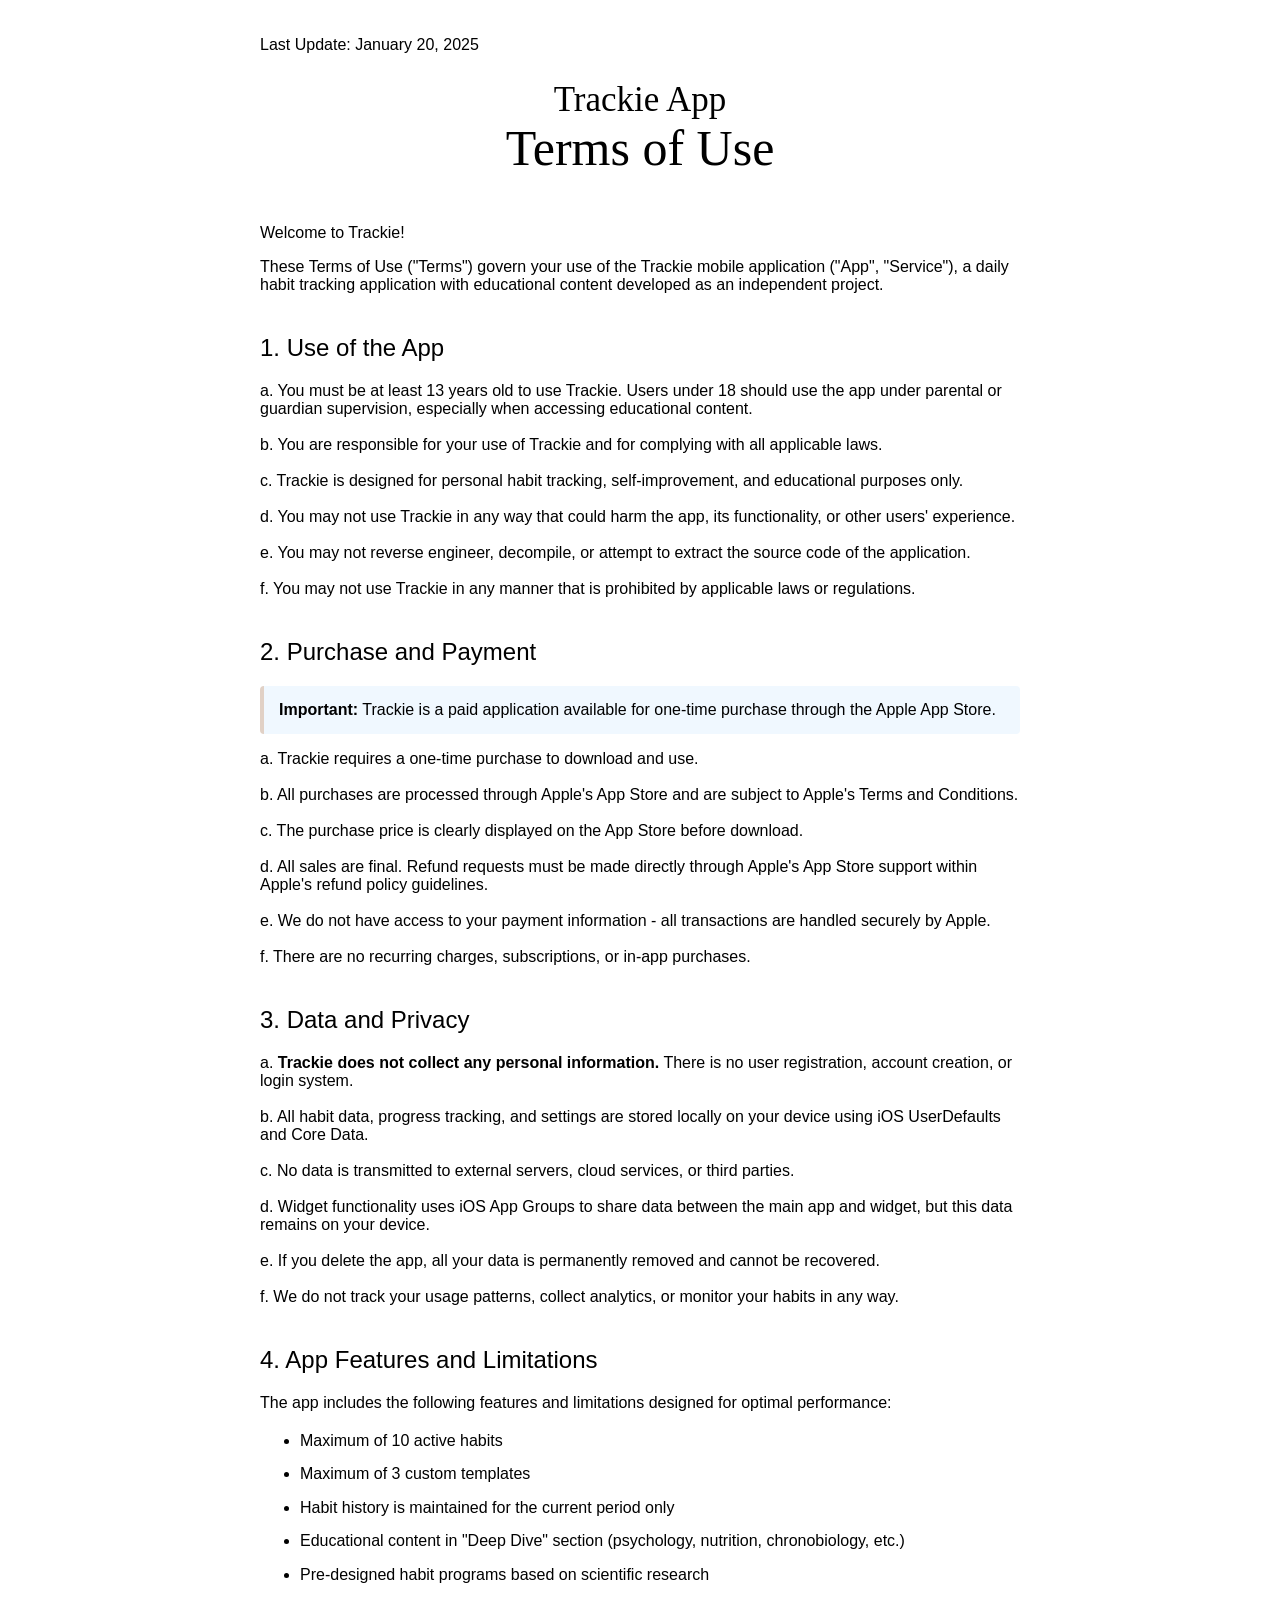
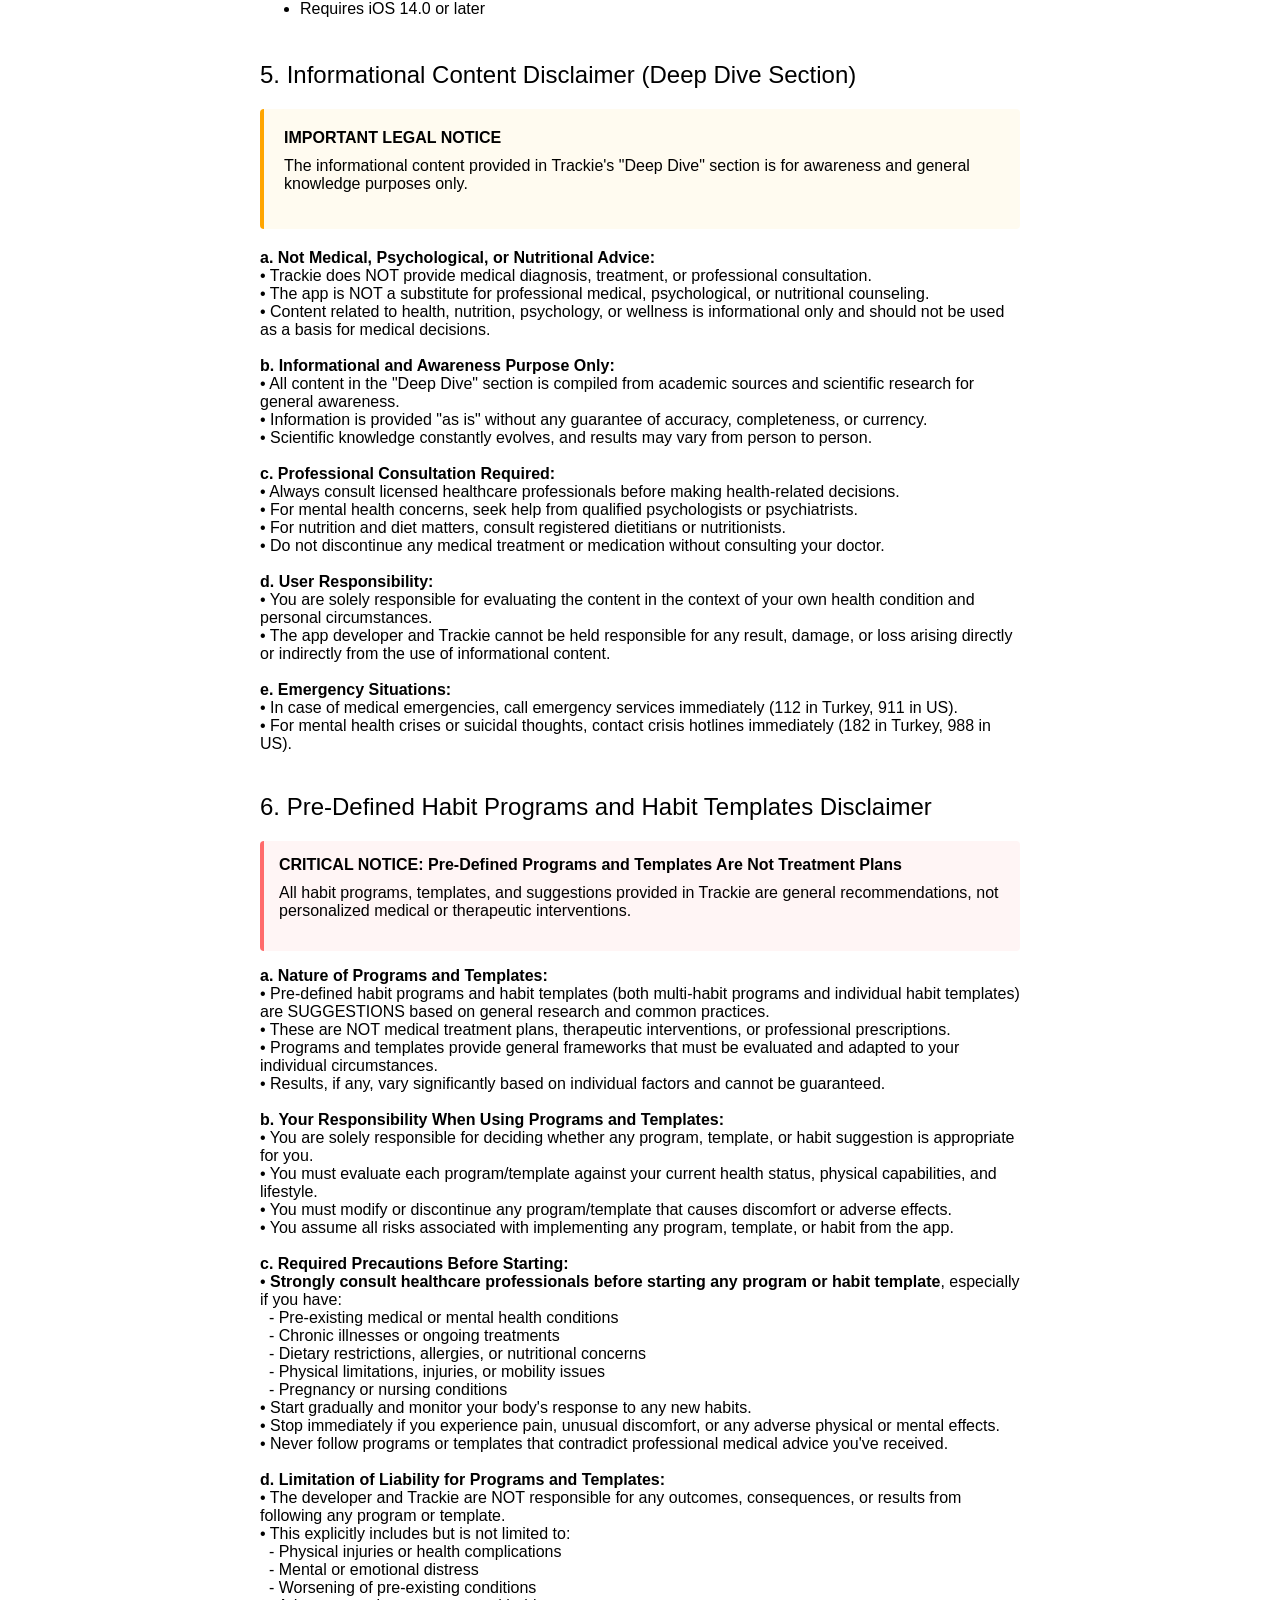
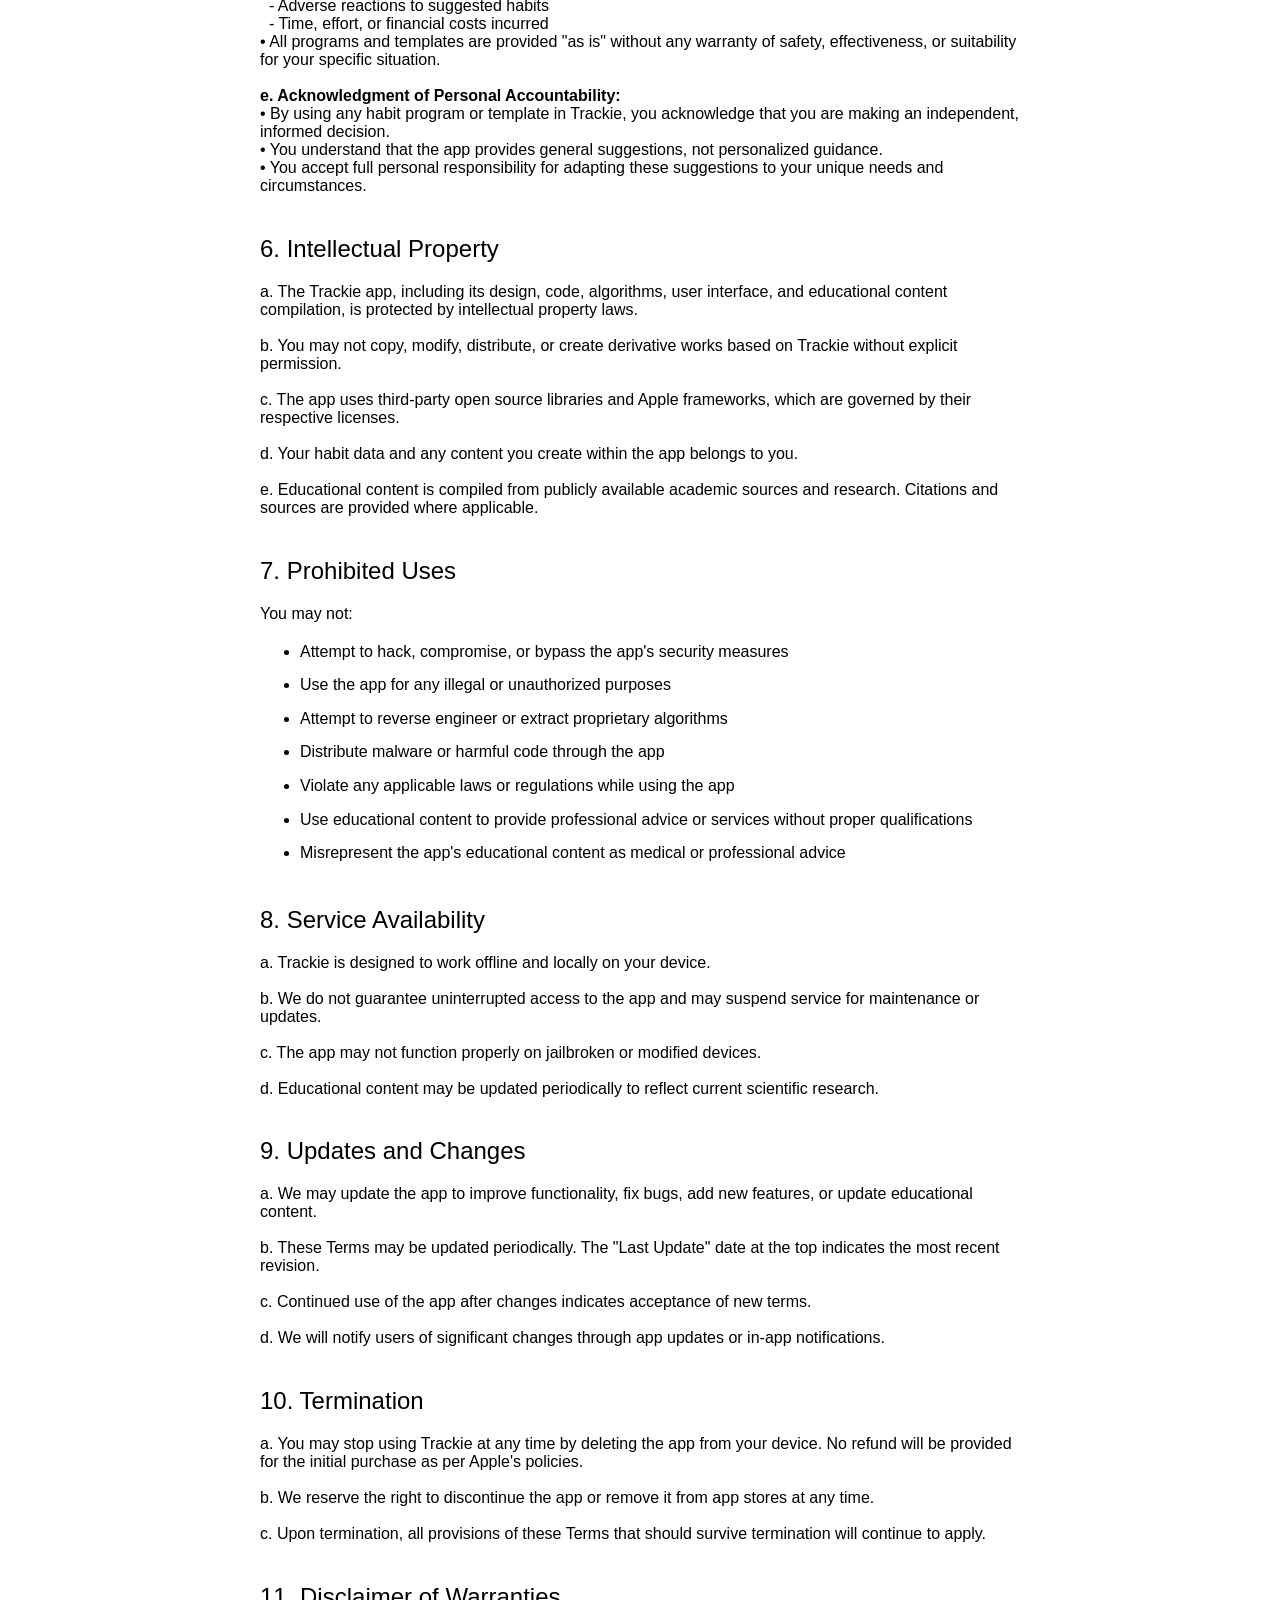
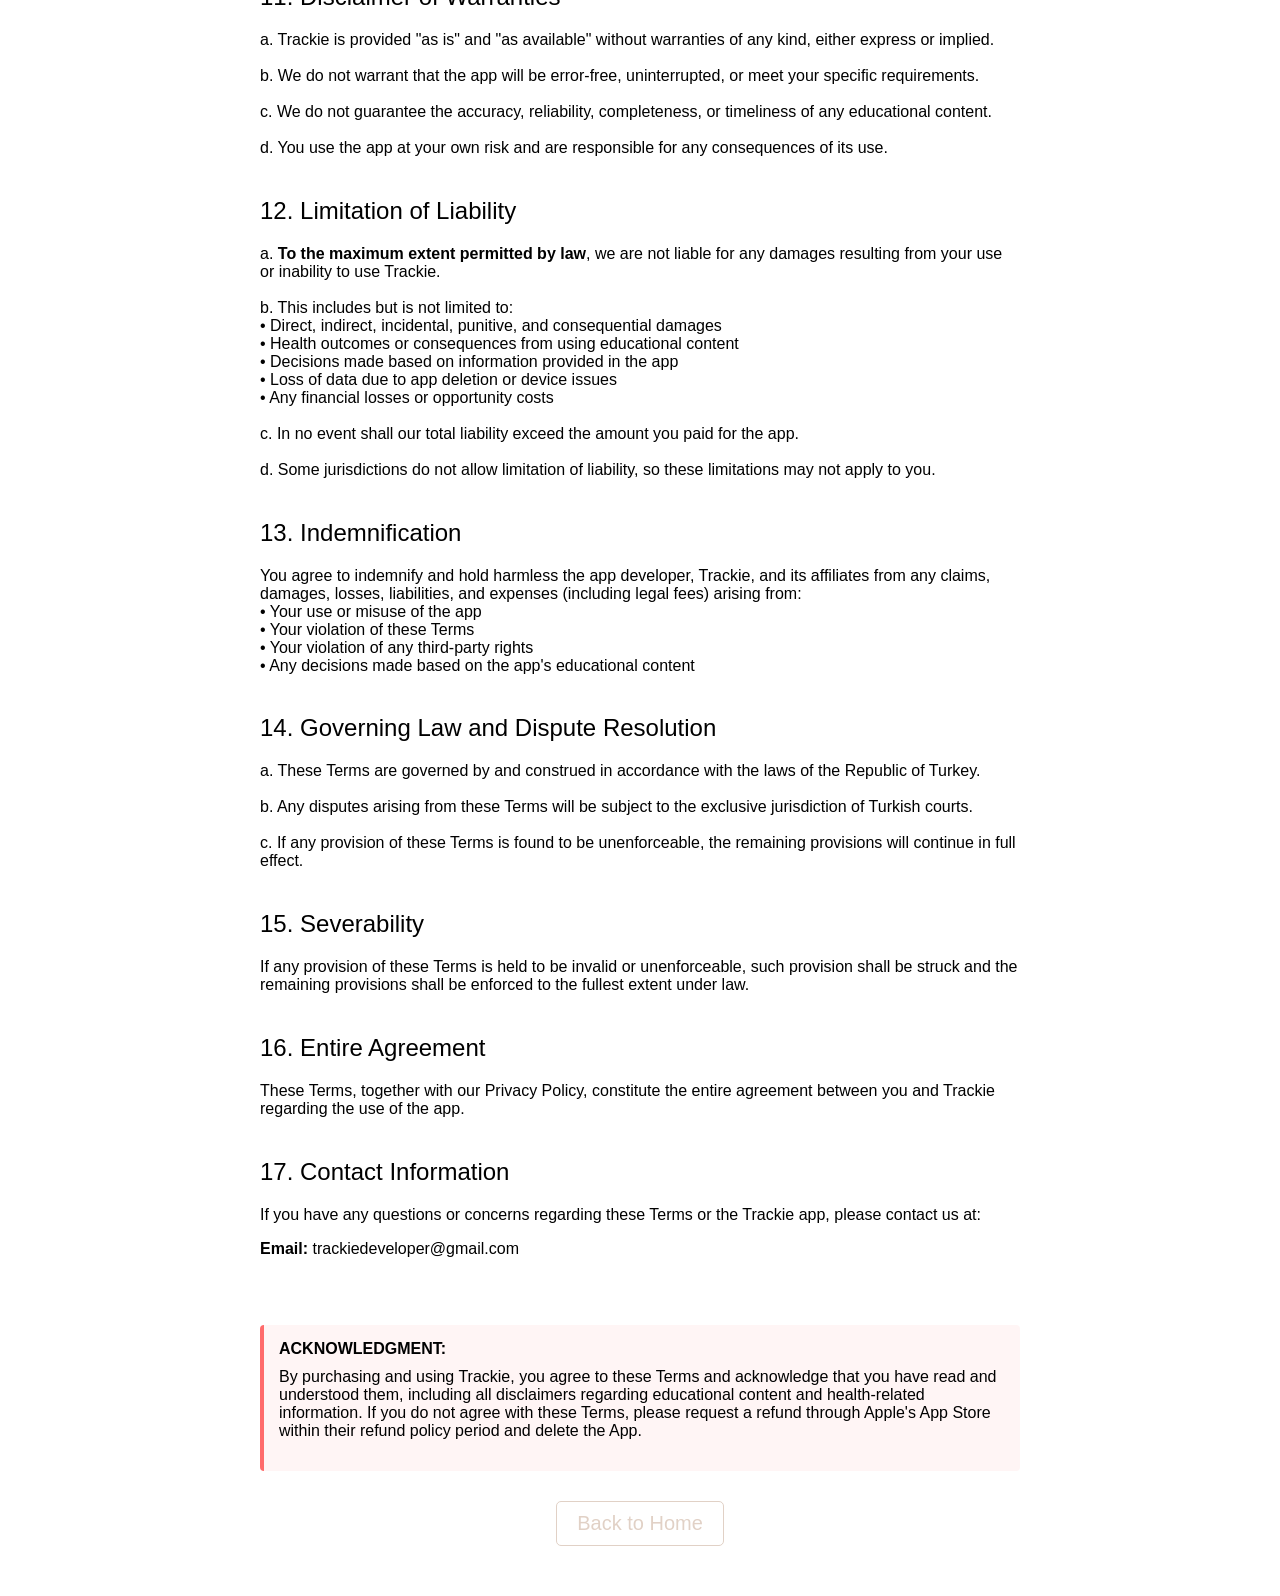
==== commit 035455f6: "Update terms-of-use.html" ====
--- a/terms-of-use.html
+++ b/terms-of-use.html
@@ -171,7 +171,7 @@
 
         <h2>5. Informational Content Disclaimer (Deep Dive Section)</h2>
         <div class="disclaimer-box">
-            <strong>⚠️ IMPORTANT LEGAL NOTICE</strong>
+            <strong>IMPORTANT LEGAL NOTICE</strong>
             <p style="margin-top: 10px;">The informational content provided in Trackie's "Deep Dive" section is for awareness and general knowledge purposes only.</p>
         </div>
         
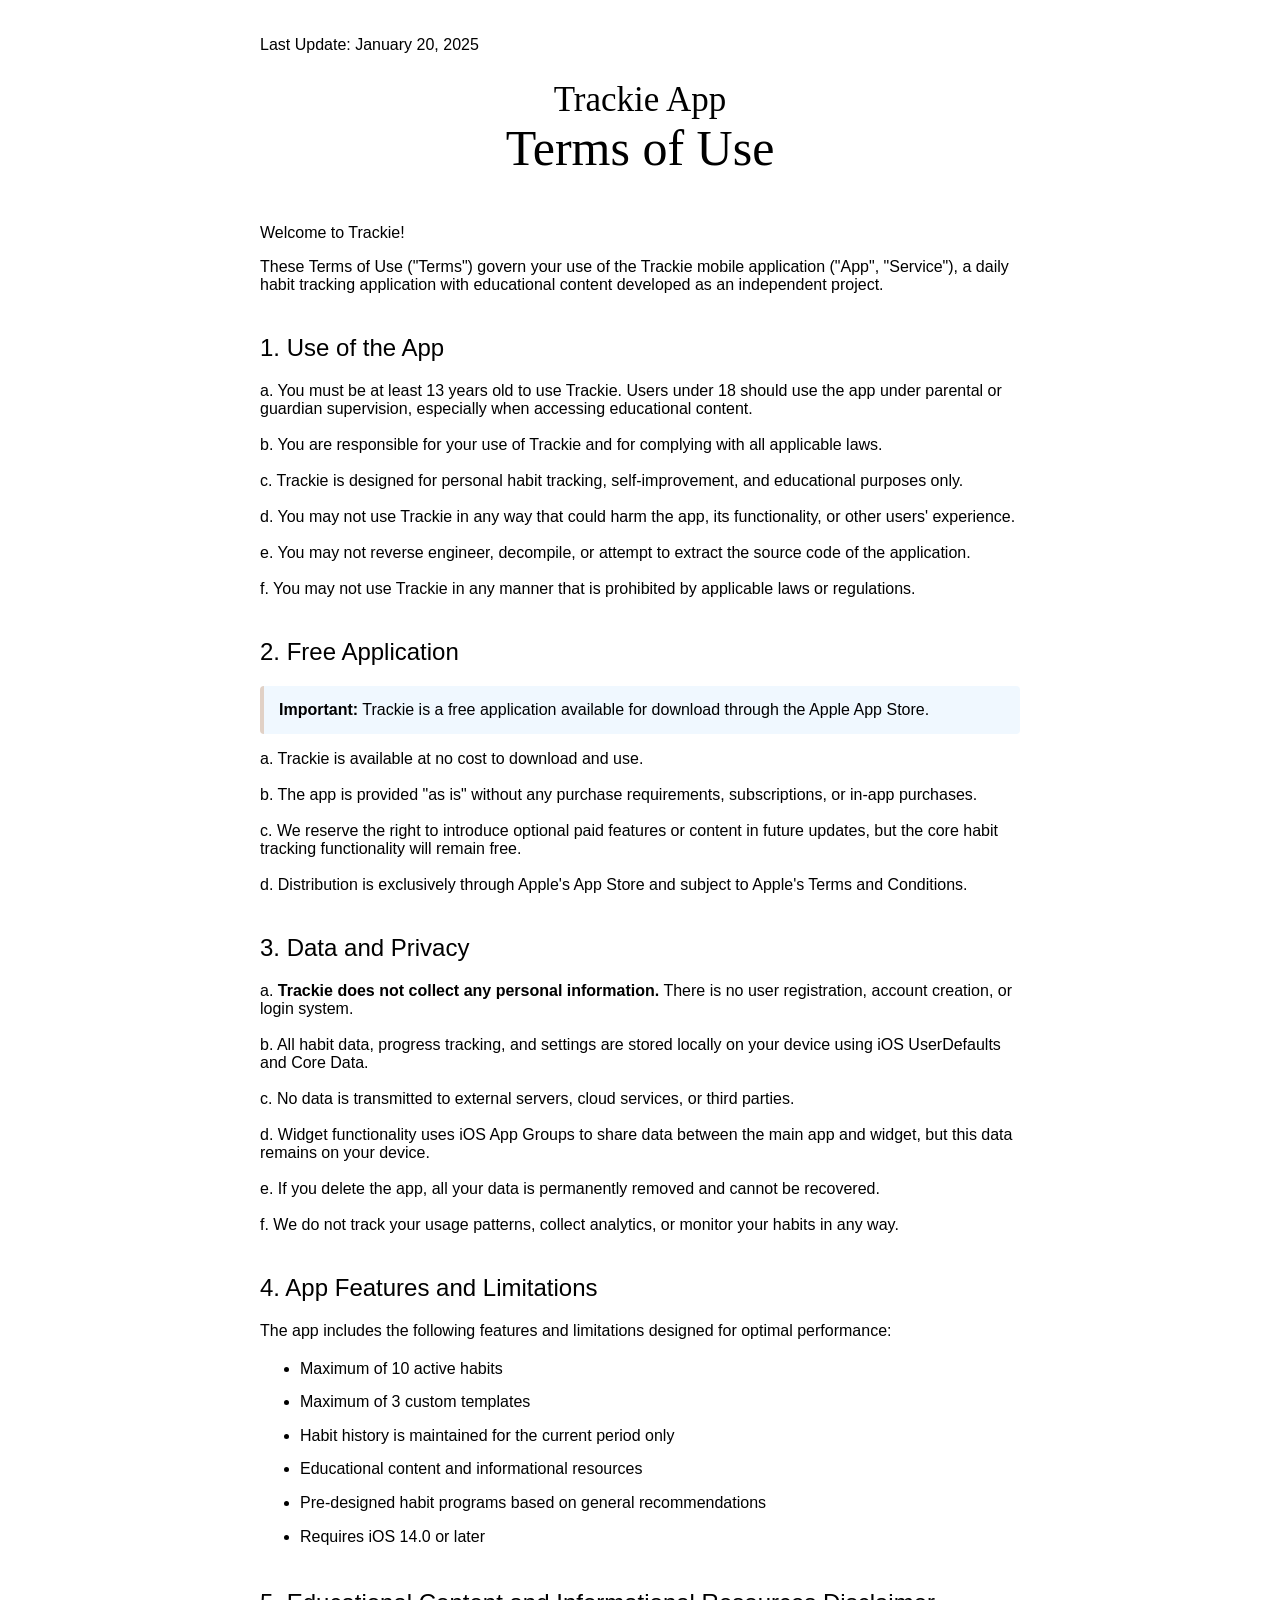
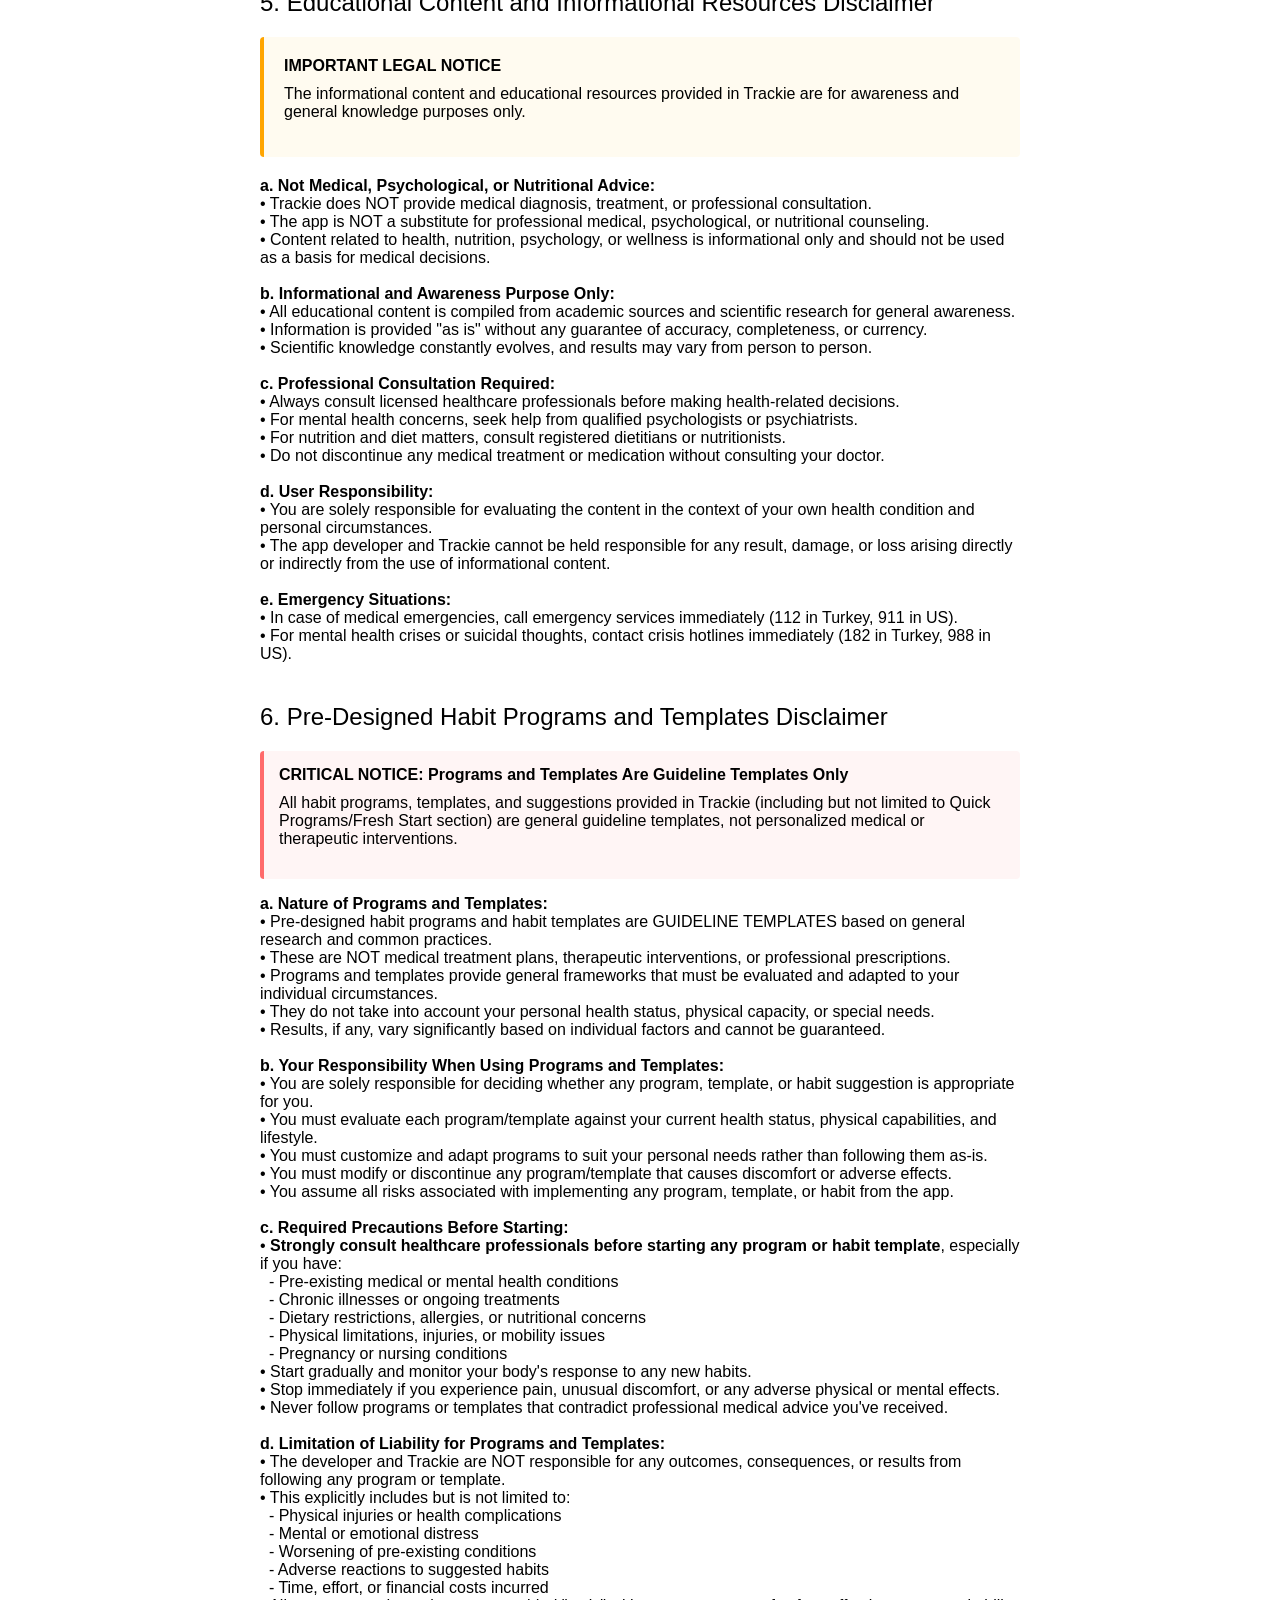
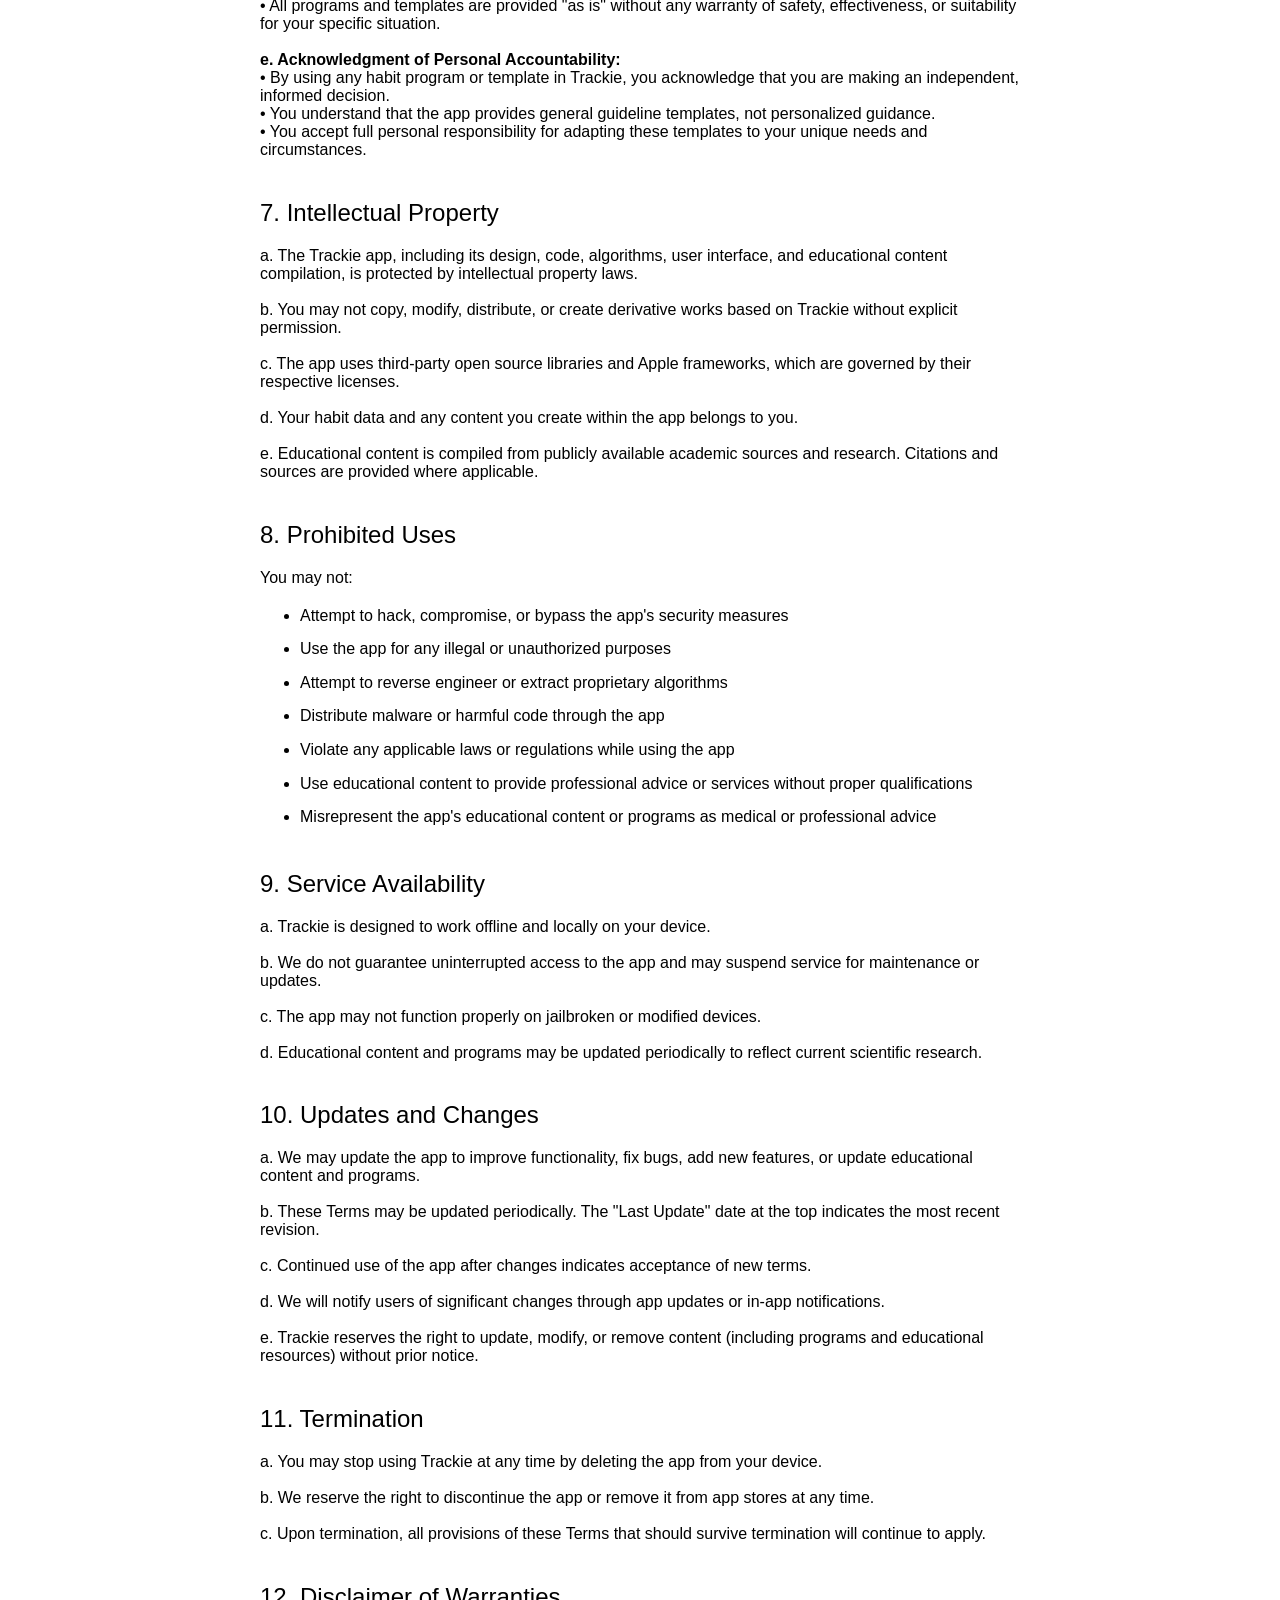
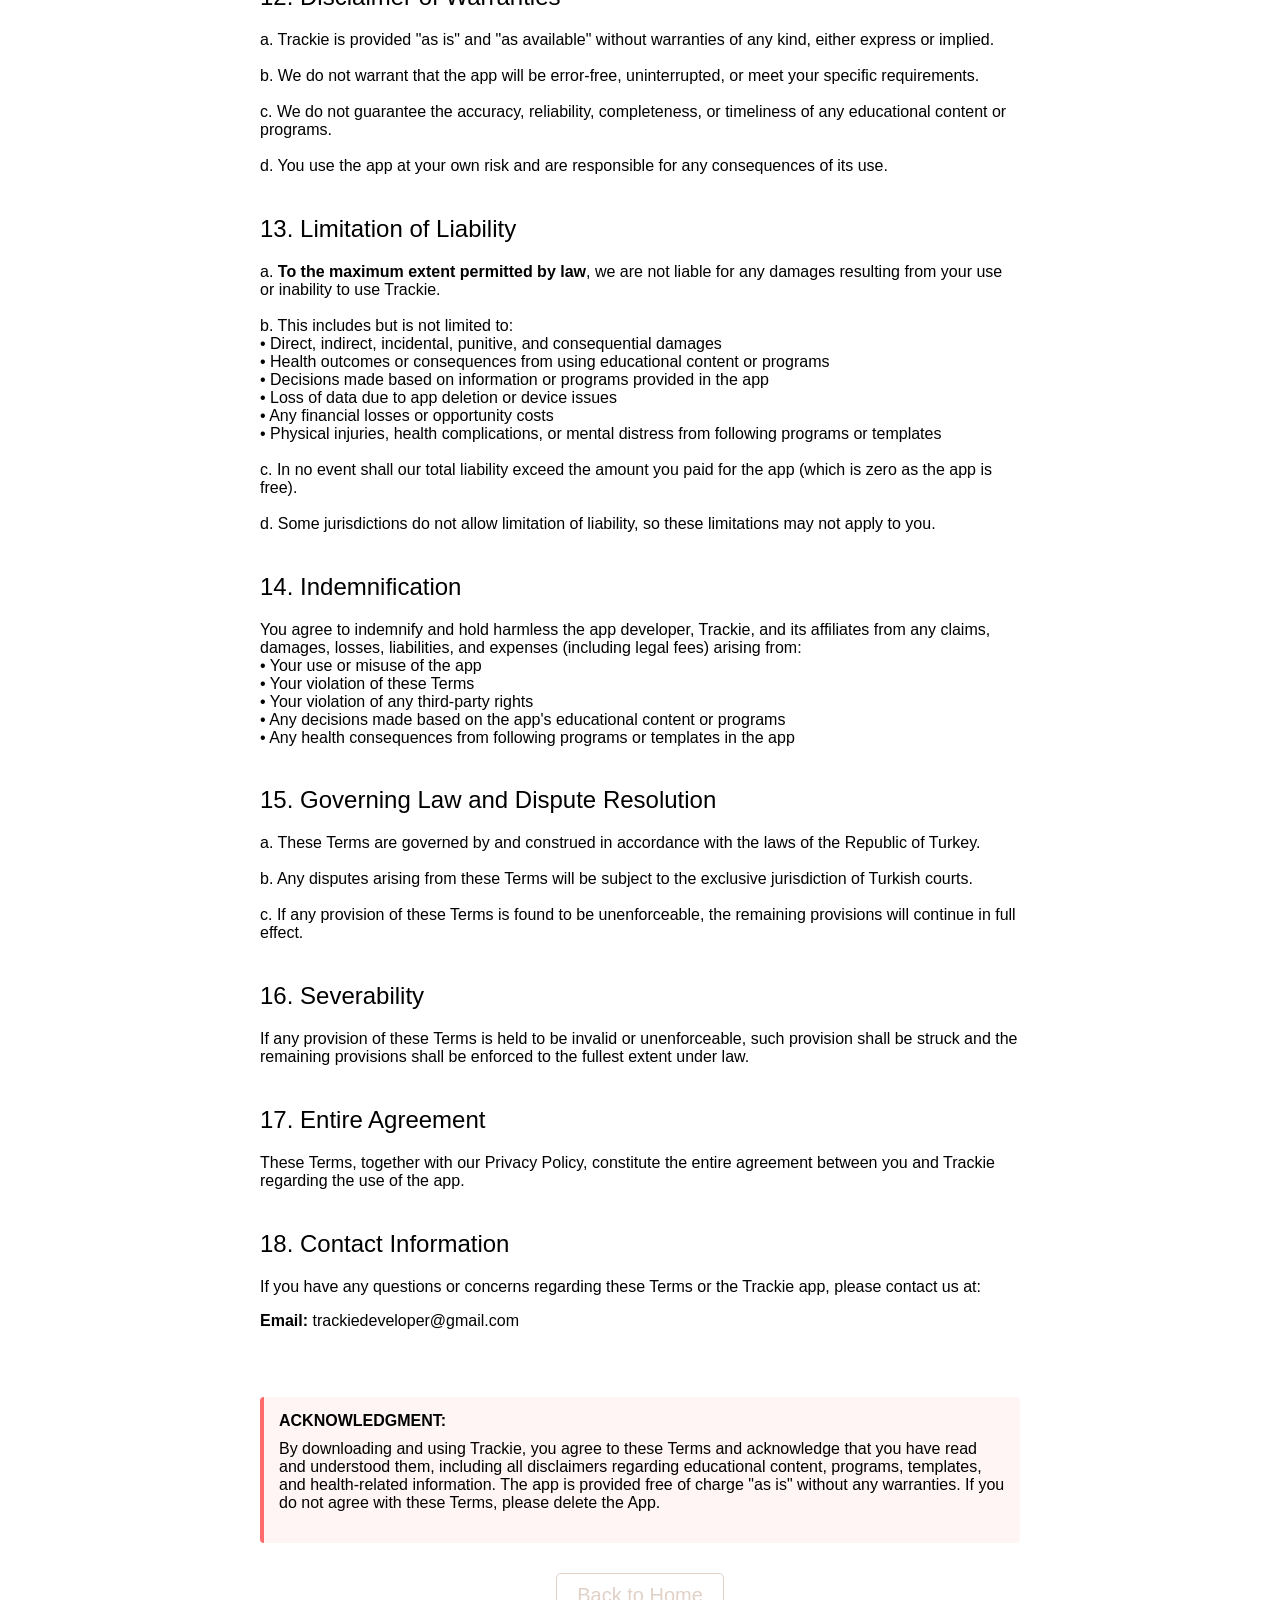
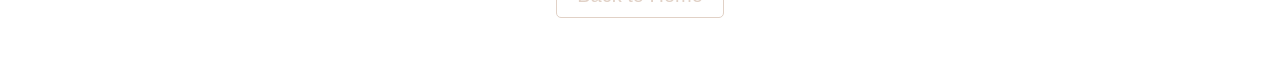
==== commit e1dab665: "Update terms-of-use.html" ====
--- a/terms-of-use.html
+++ b/terms-of-use.html
@@ -129,21 +129,17 @@
 
         f. You may not use Trackie in any manner that is prohibited by applicable laws or regulations.</p>
 
-        <h2>2. Purchase and Payment</h2>
+        <h2>2. Free Application</h2>
         <div class="highlight">
-            <strong>Important:</strong> Trackie is a paid application available for one-time purchase through the Apple App Store.
+            <strong>Important:</strong> Trackie is a free application available for download through the Apple App Store.
         </div>
-        <p>a. Trackie requires a one-time purchase to download and use.<br><br>
-
-        b. All purchases are processed through Apple's App Store and are subject to Apple's Terms and Conditions.<br><br>
-
-        c. The purchase price is clearly displayed on the App Store before download.<br><br>
-
-        d. All sales are final. Refund requests must be made directly through Apple's App Store support within Apple's refund policy guidelines.<br><br>
-
-        e. We do not have access to your payment information - all transactions are handled securely by Apple.<br><br>
-
-        f. There are no recurring charges, subscriptions, or in-app purchases.</p>
+        <p>a. Trackie is available at no cost to download and use.<br><br>
+
+        b. The app is provided "as is" without any purchase requirements, subscriptions, or in-app purchases.<br><br>
+
+        c. We reserve the right to introduce optional paid features or content in future updates, but the core habit tracking functionality will remain free.<br><br>
+
+        d. Distribution is exclusively through Apple's App Store and subject to Apple's Terms and Conditions.</p>
 
         <h2>3. Data and Privacy</h2>
         <p>a. <strong>Trackie does not collect any personal information.</strong> There is no user registration, account creation, or login system.<br><br>
@@ -164,15 +160,15 @@
             <li>Maximum of 10 active habits</li>
             <li>Maximum of 3 custom templates</li>
             <li>Habit history is maintained for the current period only</li>
-            <li>Educational content in "Deep Dive" section (psychology, nutrition, chronobiology, etc.)</li>
-            <li>Pre-designed habit programs based on scientific research</li>
+            <li>Educational content and informational resources</li>
+            <li>Pre-designed habit programs based on general recommendations</li>
             <li>Requires iOS 14.0 or later</li>
         </ul>
 
-        <h2>5. Informational Content Disclaimer (Deep Dive Section)</h2>
+        <h2>5. Educational Content and Informational Resources Disclaimer</h2>
         <div class="disclaimer-box">
             <strong>IMPORTANT LEGAL NOTICE</strong>
-            <p style="margin-top: 10px;">The informational content provided in Trackie's "Deep Dive" section is for awareness and general knowledge purposes only.</p>
+            <p style="margin-top: 10px;">The informational content and educational resources provided in Trackie are for awareness and general knowledge purposes only.</p>
         </div>
         
         <p><strong>a. Not Medical, Psychological, or Nutritional Advice:</strong><br>
@@ -181,7 +177,7 @@
         • Content related to health, nutrition, psychology, or wellness is informational only and should not be used as a basis for medical decisions.<br><br>
 
         <strong>b. Informational and Awareness Purpose Only:</strong><br>
-        • All content in the "Deep Dive" section is compiled from academic sources and scientific research for general awareness.<br>
+        • All educational content is compiled from academic sources and scientific research for general awareness.<br>
         • Information is provided "as is" without any guarantee of accuracy, completeness, or currency.<br>
         • Scientific knowledge constantly evolves, and results may vary from person to person.<br><br>
 
@@ -199,21 +195,23 @@
         • In case of medical emergencies, call emergency services immediately (112 in Turkey, 911 in US).<br>
         • For mental health crises or suicidal thoughts, contact crisis hotlines immediately (182 in Turkey, 988 in US).</p>
 
-        <h2>6. Pre-Defined Habit Programs and Habit Templates Disclaimer</h2>
+        <h2>6. Pre-Designed Habit Programs and Templates Disclaimer</h2>
         <div class="warning">
-            <strong>CRITICAL NOTICE: Pre-Defined Programs and Templates Are Not Treatment Plans</strong>
-            <p style="margin-top: 10px;">All habit programs, templates, and suggestions provided in Trackie are general recommendations, not personalized medical or therapeutic interventions.</p>
+            <strong>CRITICAL NOTICE: Programs and Templates Are Guideline Templates Only</strong>
+            <p style="margin-top: 10px;">All habit programs, templates, and suggestions provided in Trackie (including but not limited to Quick Programs/Fresh Start section) are general guideline templates, not personalized medical or therapeutic interventions.</p>
         </div>
         
         <p><strong>a. Nature of Programs and Templates:</strong><br>
-        • Pre-defined habit programs and habit templates (both multi-habit programs and individual habit templates) are SUGGESTIONS based on general research and common practices.<br>
+        • Pre-designed habit programs and habit templates are GUIDELINE TEMPLATES based on general research and common practices.<br>
         • These are NOT medical treatment plans, therapeutic interventions, or professional prescriptions.<br>
         • Programs and templates provide general frameworks that must be evaluated and adapted to your individual circumstances.<br>
+        • They do not take into account your personal health status, physical capacity, or special needs.<br>
         • Results, if any, vary significantly based on individual factors and cannot be guaranteed.<br><br>
 
         <strong>b. Your Responsibility When Using Programs and Templates:</strong><br>
         • You are solely responsible for deciding whether any program, template, or habit suggestion is appropriate for you.<br>
         • You must evaluate each program/template against your current health status, physical capabilities, and lifestyle.<br>
+        • You must customize and adapt programs to suit your personal needs rather than following them as-is.<br>
         • You must modify or discontinue any program/template that causes discomfort or adverse effects.<br>
         • You assume all risks associated with implementing any program, template, or habit from the app.<br><br>
 
@@ -240,10 +238,10 @@
 
         <strong>e. Acknowledgment of Personal Accountability:</strong><br>
         • By using any habit program or template in Trackie, you acknowledge that you are making an independent, informed decision.<br>
-        • You understand that the app provides general suggestions, not personalized guidance.<br>
-        • You accept full personal responsibility for adapting these suggestions to your unique needs and circumstances.</p>
-
-        <h2>6. Intellectual Property</h2>
+        • You understand that the app provides general guideline templates, not personalized guidance.<br>
+        • You accept full personal responsibility for adapting these templates to your unique needs and circumstances.</p>
+
+        <h2>7. Intellectual Property</h2>
         <p>a. The Trackie app, including its design, code, algorithms, user interface, and educational content compilation, is protected by intellectual property laws.<br><br>
 
         b. You may not copy, modify, distribute, or create derivative works based on Trackie without explicit permission.<br><br>
@@ -254,7 +252,7 @@
 
         e. Educational content is compiled from publicly available academic sources and research. Citations and sources are provided where applicable.</p>
 
-        <h2>7. Prohibited Uses</h2>
+        <h2>8. Prohibited Uses</h2>
         <p>You may not:</p>
         <ul>
             <li>Attempt to hack, compromise, or bypass the app's security measures</li>
@@ -263,85 +261,89 @@
             <li>Distribute malware or harmful code through the app</li>
             <li>Violate any applicable laws or regulations while using the app</li>
             <li>Use educational content to provide professional advice or services without proper qualifications</li>
-            <li>Misrepresent the app's educational content as medical or professional advice</li>
+            <li>Misrepresent the app's educational content or programs as medical or professional advice</li>
         </ul>
 
-        <h2>8. Service Availability</h2>
+        <h2>9. Service Availability</h2>
         <p>a. Trackie is designed to work offline and locally on your device.<br><br>
 
         b. We do not guarantee uninterrupted access to the app and may suspend service for maintenance or updates.<br><br>
 
         c. The app may not function properly on jailbroken or modified devices.<br><br>
 
-        d. Educational content may be updated periodically to reflect current scientific research.</p>
-
-        <h2>9. Updates and Changes</h2>
-        <p>a. We may update the app to improve functionality, fix bugs, add new features, or update educational content.<br><br>
+        d. Educational content and programs may be updated periodically to reflect current scientific research.</p>
+
+        <h2>10. Updates and Changes</h2>
+        <p>a. We may update the app to improve functionality, fix bugs, add new features, or update educational content and programs.<br><br>
 
         b. These Terms may be updated periodically. The "Last Update" date at the top indicates the most recent revision.<br><br>
 
         c. Continued use of the app after changes indicates acceptance of new terms.<br><br>
 
-        d. We will notify users of significant changes through app updates or in-app notifications.</p>
-
-        <h2>10. Termination</h2>
-        <p>a. You may stop using Trackie at any time by deleting the app from your device. No refund will be provided for the initial purchase as per Apple's policies.<br><br>
+        d. We will notify users of significant changes through app updates or in-app notifications.<br><br>
+
+        e. Trackie reserves the right to update, modify, or remove content (including programs and educational resources) without prior notice.</p>
+
+        <h2>11. Termination</h2>
+        <p>a. You may stop using Trackie at any time by deleting the app from your device.<br><br>
 
         b. We reserve the right to discontinue the app or remove it from app stores at any time.<br><br>
 
         c. Upon termination, all provisions of these Terms that should survive termination will continue to apply.</p>
 
-        <h2>11. Disclaimer of Warranties</h2>
+        <h2>12. Disclaimer of Warranties</h2>
         <p>a. Trackie is provided "as is" and "as available" without warranties of any kind, either express or implied.<br><br>
 
         b. We do not warrant that the app will be error-free, uninterrupted, or meet your specific requirements.<br><br>
 
-        c. We do not guarantee the accuracy, reliability, completeness, or timeliness of any educational content.<br><br>
+        c. We do not guarantee the accuracy, reliability, completeness, or timeliness of any educational content or programs.<br><br>
 
         d. You use the app at your own risk and are responsible for any consequences of its use.</p>
 
-        <h2>12. Limitation of Liability</h2>
+        <h2>13. Limitation of Liability</h2>
         <p>a. <strong>To the maximum extent permitted by law</strong>, we are not liable for any damages resulting from your use or inability to use Trackie.<br><br>
 
         b. This includes but is not limited to:<br>
         • Direct, indirect, incidental, punitive, and consequential damages<br>
-        • Health outcomes or consequences from using educational content<br>
-        • Decisions made based on information provided in the app<br>
+        • Health outcomes or consequences from using educational content or programs<br>
+        • Decisions made based on information or programs provided in the app<br>
         • Loss of data due to app deletion or device issues<br>
-        • Any financial losses or opportunity costs<br><br>
-
-        c. In no event shall our total liability exceed the amount you paid for the app.<br><br>
+        • Any financial losses or opportunity costs<br>
+        • Physical injuries, health complications, or mental distress from following programs or templates<br><br>
+
+        c. In no event shall our total liability exceed the amount you paid for the app (which is zero as the app is free).<br><br>
 
         d. Some jurisdictions do not allow limitation of liability, so these limitations may not apply to you.</p>
 
-        <h2>13. Indemnification</h2>
+        <h2>14. Indemnification</h2>
         <p>You agree to indemnify and hold harmless the app developer, Trackie, and its affiliates from any claims, damages, losses, liabilities, and expenses (including legal fees) arising from:<br>
         • Your use or misuse of the app<br>
         • Your violation of these Terms<br>
         • Your violation of any third-party rights<br>
-        • Any decisions made based on the app's educational content</p>
-
-        <h2>14. Governing Law and Dispute Resolution</h2>
+        • Any decisions made based on the app's educational content or programs<br>
+        • Any health consequences from following programs or templates in the app</p>
+
+        <h2>15. Governing Law and Dispute Resolution</h2>
         <p>a. These Terms are governed by and construed in accordance with the laws of the Republic of Turkey.<br><br>
 
         b. Any disputes arising from these Terms will be subject to the exclusive jurisdiction of Turkish courts.<br><br>
 
         c. If any provision of these Terms is found to be unenforceable, the remaining provisions will continue in full effect.</p>
 
-        <h2>15. Severability</h2>
+        <h2>16. Severability</h2>
         <p>If any provision of these Terms is held to be invalid or unenforceable, such provision shall be struck and the remaining provisions shall be enforced to the fullest extent under law.</p>
 
-        <h2>16. Entire Agreement</h2>
+        <h2>17. Entire Agreement</h2>
         <p>These Terms, together with our Privacy Policy, constitute the entire agreement between you and Trackie regarding the use of the app.</p>
 
-        <h2>17. Contact Information</h2>
+        <h2>18. Contact Information</h2>
         <p>If you have any questions or concerns regarding these Terms or the Trackie app, please contact us at:</p>
         <p><strong>Email:</strong> trackiedeveloper@gmail.com</p>
         
         <br><br>
         <div class="warning">
             <strong>ACKNOWLEDGMENT:</strong>
-            <p style="margin-top: 10px;">By purchasing and using Trackie, you agree to these Terms and acknowledge that you have read and understood them, including all disclaimers regarding educational content and health-related information. If you do not agree with these Terms, please request a refund through Apple's App Store within their refund policy period and delete the App.</p>
+            <p style="margin-top: 10px;">By downloading and using Trackie, you agree to these Terms and acknowledge that you have read and understood them, including all disclaimers regarding educational content, programs, templates, and health-related information. The app is provided free of charge "as is" without any warranties. If you do not agree with these Terms, please delete the App.</p>
         </div>
 
         <a href="index.html" class="homebtn">Back to Home</a>
